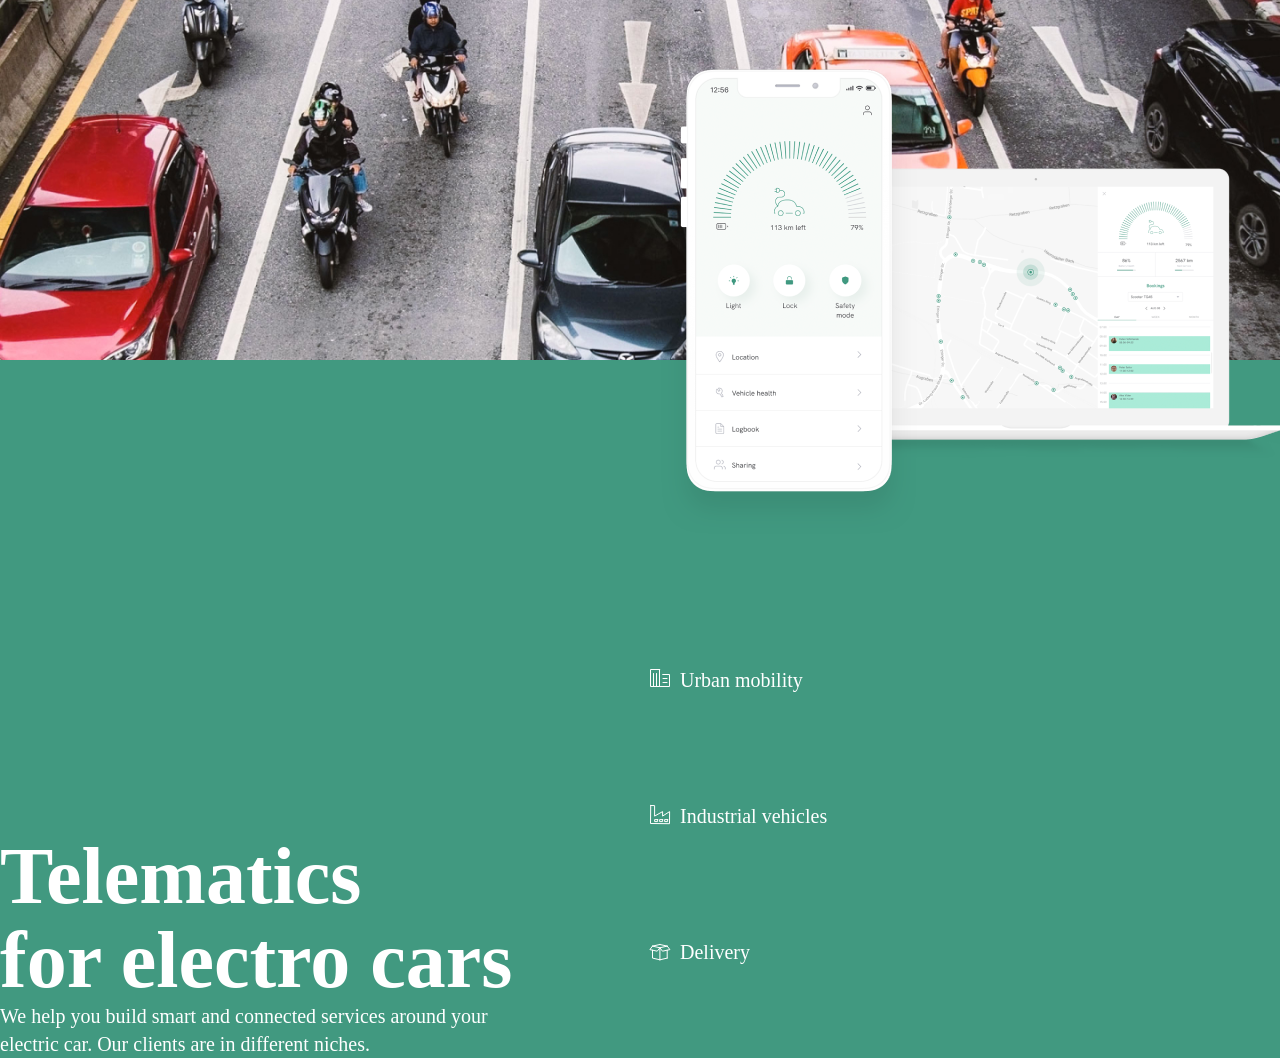
==== index.html @ 865a5b4f "1" ====
<!DOCTYPE html>
<html>
<head>
	<title>TT</title>
	<link rel="stylesheet" type="text/css" href="css/styles.css">
</head>
<body>
	<main>
		
		<div class="devices_txt_container">
			<img srcset="media/website-img@1x.png,
						 media/website-img@2x.png 2x">

			
				<article>
					<img src="media/icon/urban.svg">

					<p class="txt_20">
						Urban mobility
					</p>	

				</article>

				
				<article>
					<img src="media/icon/industrial.svg">

					<p class="txt_20">
						Industrial vehicles
					</p>	

				</article>

				<article>
					<img src="media/icon/delivery.svg">

					<p class="txt_20">
						Delivery
					</p>	

				</article>
			</ul>
		
		 </div>
		
		<div class="bg_img_container">
			<img srcset="media/img-hero@1x.jpg,
						 media/img-hero@2x.jpg 2x">
		</div>				 

		<div class="first_scroll_txt_container">
			<h1>Telematics<br>for electro cars</h1>

			<p class="txt_20">
				We help you build smart and connected services around your electric car. Our clients are in different niches.
			</p>
			

		</div>

		
			

		<div class="first_scroll_bg">
		</div>
	

		<!--<div class="second_scroll_txt_container">
			<h2 >Urban mobility</h2>

			<p class="txt_14">
				With our apps, users can share your vehicles. They can find nearest vehicle, book a ride in advance, monitor vehicle health. They can also lock and unlock vehicle remotely. This means that there is no need for keys anymore.
			</p>

			<a href="mailto:mail@mail.com"> <button>Book a demo</button> </a>
		</div>

		<div class="iphone_homescreen_container">
			<img class="iphone_homescreen" srcset="media/iphone_homescreen.png,
												   media/iphone_homescreen@2x.png 2x">
		</div>

		<div class="second_scroll_photo_container">
			<img class="second_scroll_photo" srcset="media/second_scroll_bg.jpg,
													 media/second_scroll_bg@2x.jpg 2x">	-->



	</main>
</body>
</html>
---- css/styles.css ----
/*! Generated by Font Squirrel (https://www.fontsquirrel.com) on May 30, 2019 */



@font-face {
    font-family: 'hk_groteskbold';
    src: url('hkgrotesk-bold.eot');
    src: url('hkgrotesk-bold.eot?#iefix') format('embedded-opentype'),
         url('hkgrotesk-bold.woff2') format('woff2'),
         url('hkgrotesk-bold.woff') format('woff');
    font-weight: normal;
    font-style: normal;

}




@font-face {
    font-family: 'hk_groteskbold_italic';
    src: url('hkgrotesk-bolditalic.eot');
    src: url('hkgrotesk-bolditalic.eot?#iefix') format('embedded-opentype'),
         url('hkgrotesk-bolditalic.woff2') format('woff2'),
         url('hkgrotesk-bolditalic.woff') format('woff');
    font-weight: normal;
    font-style: normal;

}




@font-face {
    font-family: 'hk_groteskitalic';
    src: url('hkgrotesk-italic.eot');
    src: url('hkgrotesk-italic.eot?#iefix') format('embedded-opentype'),
         url('hkgrotesk-italic.woff2') format('woff2'),
         url('hkgrotesk-italic.woff') format('woff');
    font-weight: normal;
    font-style: normal;

}




@font-face {
    font-family: 'hk_grotesklight';
    src: url('hkgrotesk-light.eot');
    src: url('hkgrotesk-light.eot?#iefix') format('embedded-opentype'),
         url('hkgrotesk-light.woff2') format('woff2'),
         url('hkgrotesk-light.woff') format('woff');
    font-weight: normal;
    font-style: normal;

}




@font-face {
    font-family: 'hk_grotesklight_italic';
    src: url('hkgrotesk-lightitalic.eot');
    src: url('hkgrotesk-lightitalic.eot?#iefix') format('embedded-opentype'),
         url('hkgrotesk-lightitalic.woff2') format('woff2'),
         url('hkgrotesk-lightitalic.woff') format('woff');
    font-weight: normal;
    font-style: normal;

}




@font-face {
    font-family: 'hk_groteskmedium';
    src: url('hkgrotesk-medium.eot');
    src: url('hkgrotesk-medium.eot?#iefix') format('embedded-opentype'),
         url('hkgrotesk-medium.woff2') format('woff2'),
         url('hkgrotesk-medium.woff') format('woff');
    font-weight: normal;
    font-style: normal;

}




@font-face {
    font-family: 'hk_groteskmedium_italic';
    src: url('hkgrotesk-mediumitalic.eot');
    src: url('hkgrotesk-mediumitalic.eot?#iefix') format('embedded-opentype'),
         url('hkgrotesk-mediumitalic.woff2') format('woff2'),
         url('hkgrotesk-mediumitalic.woff') format('woff');
    font-weight: normal;
    font-style: normal;

}




@font-face {
    font-family: 'hk_groteskregular';
    src: url('hkgrotesk-regular.eot');
    src: url('hkgrotesk-regular.eot?#iefix') format('embedded-opentype'),
         url('hkgrotesk-regular.woff2') format('woff2'),
         url('hkgrotesk-regular.woff') format('woff');
    font-weight: normal;
    font-style: normal;

}




@font-face {
    font-family: 'hk_grotesksemibold';
    src: url('hkgrotesk-semibold.eot');
    src: url('hkgrotesk-semibold.eot?#iefix') format('embedded-opentype'),
         url('hkgrotesk-semibold.woff2') format('woff2'),
         url('hkgrotesk-semibold.woff') format('woff');
    font-weight: normal;
    font-style: normal;

}




@font-face {
    font-family: 'hk_grotesksemibold_italic';
    src: url('hkgrotesk-semibolditalic.eot');
    src: url('hkgrotesk-semibolditalic.eot?#iefix') format('embedded-opentype'),
         url('hkgrotesk-semibolditalic.woff2') format('woff2'),
         url('hkgrotesk-semibolditalic.woff') format('woff');
    font-weight: normal;
    font-style: normal;

}

*{
    margin:0;
    box-sizing: border-box; 
    
}

ul{
    list-style: none;
}


body{
    

}



h1{
	font-family: 'hkgrotesk-semibold', 'work sans semibold';
	font-size: 80px;
    line-height: 84px;
	
}

h2{
    font-family: 'hkgrotesk-semibold', 'work sans semibold';
    font-size: 42px;
    line-height: 46px;
    
}


.txt_20{
    font-family: 'hkgrotesk', 'work sans';
    font-size: 20px;
    line-height: 28px;
    
 }

.txt_14{
    font-family: 'hkgrotesk-light', 'work sans light';
    font-size: 14px;
    line-height: 22px;
    
 }





main{
    display: grid;
    grid-template-columns: repeat(12,1fr);
    grid-template-rows: 1fr repeat(3,max-content);
    grid-gap: 1rem;
}

.bg_img_container{
    grid-area: 1 / 1 / 3 / 13;
}

.bg_img_container img{
    object-fit:cover;
    width:100%;
    height:40vh;
}

.first_scroll_txt_container{
    grid-area: 3 / 1 / 5 / 6;
    display: flex;
    align-items: flex-start;
    flex-wrap:wrap;
}

.first_scroll_txt_container h1{
    color: #fff;
    top-padding: 1.5rem;
}

.first_scroll_txt_container .txt_20{
    color: #fff;
    top-padding:1rem;
}

.devices_txt_container{
    grid-area: 2 / 7 / 5 / 13;
    display: flex;
    flex-direction: column;
    justify-content: space-evenly;
    align-items: flex-start;
    z-index: 2;
}   

.devices_txt_container img{
    padding-top: 0rem;
    padding-bottom: 5rem;
}

.devices_txt_container ul{
    display:flex;
    flex-direction:column;
    justify-content:flex-start;
    align-items:flex-start;
}

.devices_txt_container article{
    color: #fff;
    flex-basis: 3rem;
    display: flex;
    margin-top: 1rem;
    margin-bottom: 1rem;
} 

.devices_txt_container article .txt_20{
    color: #fff;
    margin-left: 0.5rem;
}

.first_scroll_bg{
    background: #419980;
    grid-area: 1 / 1 / 5 / 13;
    z-index: -1;
}



/*

.second_scroll_txt_container h2{
    color: #419980;
}

.second_scroll_txt_container .txt_14{
    margin-top: 1rem;
    color: #3A3B3F;
}



.second_scroll{
    background: #fff;
    display: grid;
    grid-template-columns: 1fr 1fr 1fr 1fr;
    grid-template-rows: 1fr 1fr 1fr 1fr 1fr;
    grid-gap: 1rem;  
}

.second_scroll_txt_container{
    grid-area: 3 / 1 / 4 / 2;
    margin-left: 2rem;

}

.iphone_homescreen_container{
    grid-area: 2 / 3 / 6 / 4;
    z-index: 2;
    display: flex;
    flex-direction: column;
    justify-content: center;
    
}

.iphone_homescreen_container img{
    object-fit: cover;
    max-width: 20rem;

}


.second_scroll_photo_container{
    grid-area: 3 / 2 / 5 / 5;
}

.second_scroll_photo_container img{
    object-fit: cover;
    width:100%;
    max-height: 27rem;

}

button {
    font-family: 'hkgrotesk', 'work sans';
    font-size: 14px;
    height: 50px;
    border-radius: 25px;
    border: none;
    padding: 15px 62px;
    display: inline-block;
}



.second_scroll button{
    background-color: #419980;
    color: white;
    margin-top: 1rem;
}

.second_scroll button:hover {
    background-color: #fff;
    border: 1px solid #419980;
    color: #419980;
}
*/
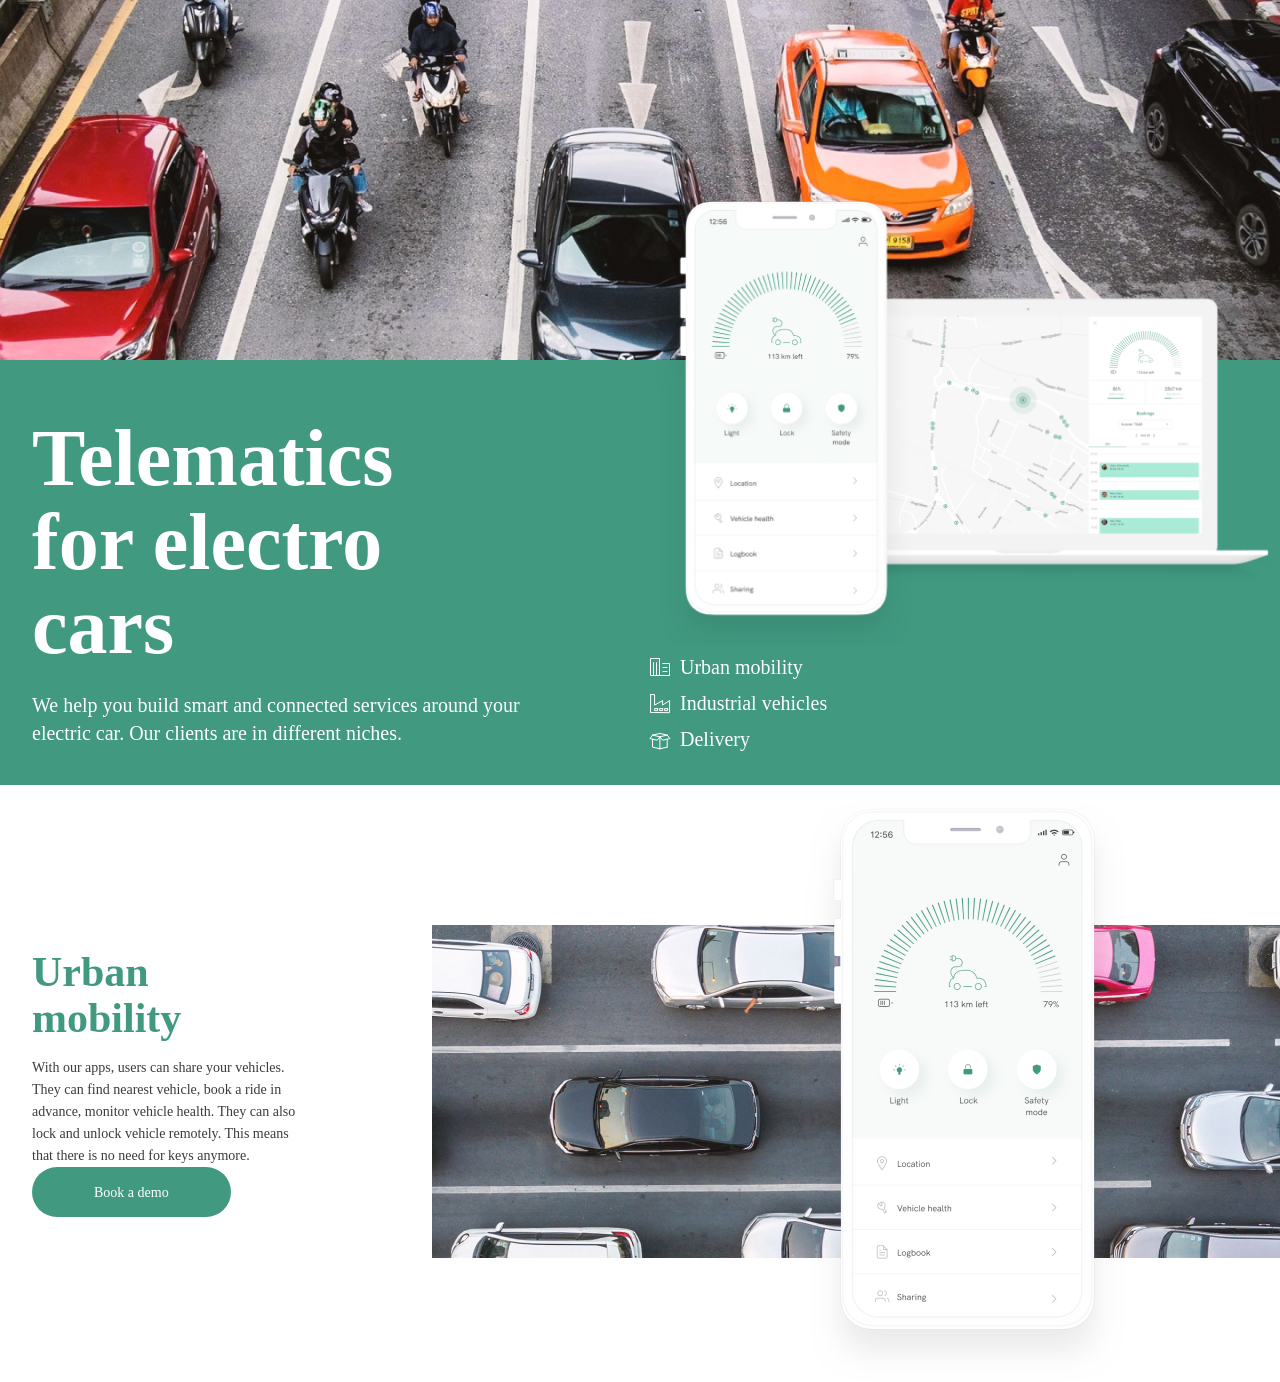
==== commit 45866cdb: "1" ====
--- a/index.html
+++ b/index.html
@@ -7,7 +7,7 @@
 <body>
 	<main>
 		
-		<div class="devices_txt_container">
+		<div class="first_scroll_devices_txt">
 			<img srcset="media/website-img@1x.png,
 						 media/website-img@2x.png 2x">
 
@@ -39,16 +39,16 @@
 					</p>	
 
 				</article>
-			</ul>
+			
 		
 		 </div>
 		
-		<div class="bg_img_container">
+		<div class="first_scroll_bg_img">
 			<img srcset="media/img-hero@1x.jpg,
 						 media/img-hero@2x.jpg 2x">
 		</div>				 
 
-		<div class="first_scroll_txt_container">
+		<div class="first_scroll_txt">
 			<h1>Telematics<br>for electro cars</h1>
 
 			<p class="txt_20">
@@ -65,8 +65,8 @@
 		</div>
 	
 
-		<!--<div class="second_scroll_txt_container">
-			<h2 >Urban mobility</h2>
+		<div class="second_scroll_txt">
+			<h2>Urban mobility</h2>
 
 			<p class="txt_14">
 				With our apps, users can share your vehicles. They can find nearest vehicle, book a ride in advance, monitor vehicle health. They can also lock and unlock vehicle remotely. This means that there is no need for keys anymore.
@@ -75,14 +75,14 @@
 			<a href="mailto:mail@mail.com"> <button>Book a demo</button> </a>
 		</div>
 
-		<div class="iphone_homescreen_container">
-			<img class="iphone_homescreen" srcset="media/iphone_homescreen.png,
+		<div class="second_scroll_iphone">
+			<img srcset="media/iphone_homescreen.png,
 												   media/iphone_homescreen@2x.png 2x">
 		</div>
 
-		<div class="second_scroll_photo_container">
+		
 			<img class="second_scroll_photo" srcset="media/second_scroll_bg.jpg,
-													 media/second_scroll_bg@2x.jpg 2x">	-->
+													 media/second_scroll_bg@2x.jpg 2x">	
 
 
 
--- a/css/styles.css
+++ b/css/styles.css
@@ -185,140 +185,6 @@
     line-height: 22px;
     
  }
-
-
-
-
-
-main{
-    display: grid;
-    grid-template-columns: repeat(12,1fr);
-    grid-template-rows: 1fr repeat(3,max-content);
-    grid-gap: 1rem;
-}
-
-.bg_img_container{
-    grid-area: 1 / 1 / 3 / 13;
-}
-
-.bg_img_container img{
-    object-fit:cover;
-    width:100%;
-    height:40vh;
-}
-
-.first_scroll_txt_container{
-    grid-area: 3 / 1 / 5 / 6;
-    display: flex;
-    align-items: flex-start;
-    flex-wrap:wrap;
-}
-
-.first_scroll_txt_container h1{
-    color: #fff;
-    top-padding: 1.5rem;
-}
-
-.first_scroll_txt_container .txt_20{
-    color: #fff;
-    top-padding:1rem;
-}
-
-.devices_txt_container{
-    grid-area: 2 / 7 / 5 / 13;
-    display: flex;
-    flex-direction: column;
-    justify-content: space-evenly;
-    align-items: flex-start;
-    z-index: 2;
-}   
-
-.devices_txt_container img{
-    padding-top: 0rem;
-    padding-bottom: 5rem;
-}
-
-.devices_txt_container ul{
-    display:flex;
-    flex-direction:column;
-    justify-content:flex-start;
-    align-items:flex-start;
-}
-
-.devices_txt_container article{
-    color: #fff;
-    flex-basis: 3rem;
-    display: flex;
-    margin-top: 1rem;
-    margin-bottom: 1rem;
-} 
-
-.devices_txt_container article .txt_20{
-    color: #fff;
-    margin-left: 0.5rem;
-}
-
-.first_scroll_bg{
-    background: #419980;
-    grid-area: 1 / 1 / 5 / 13;
-    z-index: -1;
-}
-
-
-
-/*
-
-.second_scroll_txt_container h2{
-    color: #419980;
-}
-
-.second_scroll_txt_container .txt_14{
-    margin-top: 1rem;
-    color: #3A3B3F;
-}
-
-
-
-.second_scroll{
-    background: #fff;
-    display: grid;
-    grid-template-columns: 1fr 1fr 1fr 1fr;
-    grid-template-rows: 1fr 1fr 1fr 1fr 1fr;
-    grid-gap: 1rem;  
-}
-
-.second_scroll_txt_container{
-    grid-area: 3 / 1 / 4 / 2;
-    margin-left: 2rem;
-
-}
-
-.iphone_homescreen_container{
-    grid-area: 2 / 3 / 6 / 4;
-    z-index: 2;
-    display: flex;
-    flex-direction: column;
-    justify-content: center;
-    
-}
-
-.iphone_homescreen_container img{
-    object-fit: cover;
-    max-width: 20rem;
-
-}
-
-
-.second_scroll_photo_container{
-    grid-area: 3 / 2 / 5 / 5;
-}
-
-.second_scroll_photo_container img{
-    object-fit: cover;
-    width:100%;
-    max-height: 27rem;
-
-}
 
 button {
     font-family: 'hkgrotesk', 'work sans';
@@ -332,15 +198,128 @@
 
 
 
-.second_scroll button{
+
+main{
+    display: grid;
+    grid-template-columns: repeat(12,1fr);
+    grid-template-rows: 20vh 20vh auto auto;
+    grid-gap: 1rem;
+}
+
+.first_scroll_bg_img{
+    grid-area: 1 / 1 / 3 / 13;
+}
+
+.first_scroll_bg_img img{
+    object-fit:cover;
+    width:100%;
+    height:40vh;
+}
+
+.first_scroll_txt{
+    grid-area: 3 / 1 / 5 / 6;
+    display: flex;
+    align-items: flex-start;
+    flex-wrap:wrap;
+    padding-left: 2rem;
+}
+
+.first_scroll_txt h1{
+    color: #fff;
+    padding-top: 1.5rem;
+}
+
+.first_scroll_txt .txt_20{
+    color: #fff;
+    padding-top:1rem;
+    padding-bottom: 2rem;
+}
+
+.first_scroll_devices_txt{
+    grid-area: 2 / 7 / 5 / 13;
+    display: flex;
+    flex-direction: column;
+    z-index: 2;
+    padding-bottom: 2rem;
+}   
+
+
+
+.first_scroll_devices_txt article{
+   
+    display: flex;
+    align-items: center;
+    
+} 
+
+.first_scroll_devices_txt article .txt_20{
+    color: #fff;
+    padding-left: 0.5rem;
+    padding-top: 0.5rem;
+    ;
+}
+
+.first_scroll_devices_txt article img{
+    display:block;
+    padding-top: 0.5rem;
+}
+
+.first_scroll_bg{
+    background: #419980;
+    grid-area: 1 / 1 / 5 / 13;
+    z-index: -1;
+}
+
+.second_scroll_txt{
+    display:flex;
+    flex-direction: column;
+    grid-area: 6 / 1 / 7 / 4;
+    padding-left: 2rem;
+}
+
+.second_scroll_txt h2{
+    color: #419980;
+    padding-top: 1.5rem;
+
+}
+
+.second_scroll_txt .txt_14{
+    color: #3A3B3F;
+    padding-top: 1rem;
+
+}
+
+.second_scroll_txt button{
     background-color: #419980;
     color: white;
-    margin-top: 1rem;
-}
+    padding-top: 1rem;
+
+}
+
+
 
 .second_scroll button:hover {
     background-color: #fff;
     border: 1px solid #419980;
     color: #419980;
 }
-*/+
+.second_scroll_iphone{
+    grid-area: 5 / 7 / 8 / 13;
+    display:flex;
+    justify-content:center;
+    align-items:center;
+    z-index:2;
+}
+
+.second_scroll_photo{
+    grid-area: 6 / 5 / 7 / 13;
+}
+
+.second_scroll_photo img{
+    width:100%;
+    object-fit:cover;
+    height: 30vh;
+}
+
+
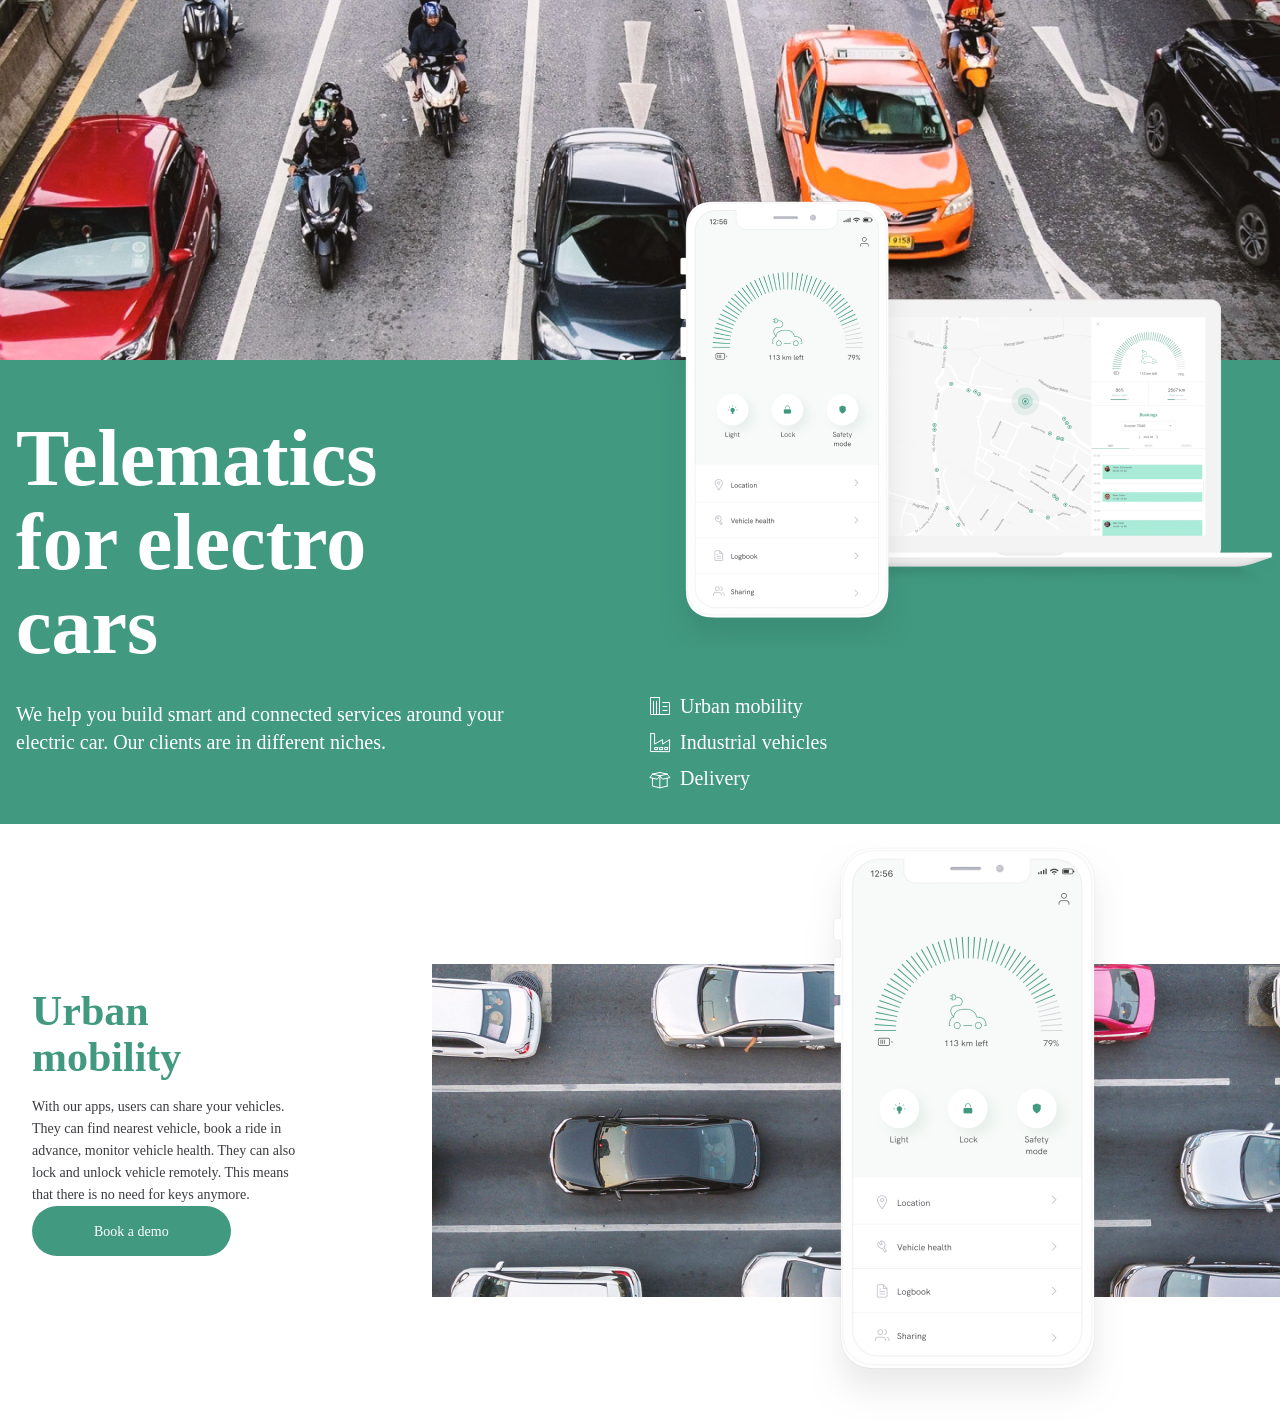
==== commit 2159c79d: "1" ====
--- a/index.html
+++ b/index.html
@@ -7,38 +7,36 @@
 <body>
 	<main>
 		
-		<div class="first_scroll_devices_txt">
+		<div class="first_scroll_devices">
 			<img srcset="media/website-img@1x.png,
 						 media/website-img@2x.png 2x">
+		</div>
+
+		<div class="first_scroll_icon_txt">
+			<article>
+				<img src="media/icon/urban.svg">
+
+				<p class="txt_20">
+					Urban mobility
+				</p>	
+			</article>
 
 			
-				<article>
-					<img src="media/icon/urban.svg">
+			<article>
+				<img src="media/icon/industrial.svg">
 
-					<p class="txt_20">
-						Urban mobility
-					</p>	
+				<p class="txt_20">
+					Industrial vehicles
+				</p>	
+			</article>
 
-				</article>
+			<article>
+				<img src="media/icon/delivery.svg">
 
-				
-				<article>
-					<img src="media/icon/industrial.svg">
-
-					<p class="txt_20">
-						Industrial vehicles
-					</p>	
-
-				</article>
-
-				<article>
-					<img src="media/icon/delivery.svg">
-
-					<p class="txt_20">
-						Delivery
-					</p>	
-
-				</article>
+				<p class="txt_20">
+					Delivery
+				</p>
+			</article>
 			
 		
 		 </div>
@@ -48,13 +46,16 @@
 						 media/img-hero@2x.jpg 2x">
 		</div>				 
 
+		<div class="first_scroll_title">
+			<h1>Telematics<br>for electro cars</h1>
+		</div>
+
 		<div class="first_scroll_txt">
-			<h1>Telematics<br>for electro cars</h1>
 
 			<p class="txt_20">
 				We help you build smart and connected services around your electric car. Our clients are in different niches.
 			</p>
-			
+		</div>
 
 		</div>
 
--- a/css/styles.css
+++ b/css/styles.css
@@ -216,52 +216,60 @@
     height:40vh;
 }
 
-.first_scroll_txt{
-    grid-area: 3 / 1 / 5 / 6;
-    display: flex;
-    align-items: flex-start;
-    flex-wrap:wrap;
-    padding-left: 2rem;
-}
-
-.first_scroll_txt h1{
+.first_scroll_title{
+    grid-area: 3 / 1 / 4 / 6;
+    
+}
+
+.first_scroll_title h1{
     color: #fff;
     padding-top: 1.5rem;
+    padding-left: 1rem;
+}
+
+.first_scroll_txt{
+    grid-area: 4 / 1 / 5 / 6;
 }
 
 .first_scroll_txt .txt_20{
     color: #fff;
-    padding-top:1rem;
+    padding-top: 1rem;
     padding-bottom: 2rem;
-}
-
-.first_scroll_devices_txt{
-    grid-area: 2 / 7 / 5 / 13;
-    display: flex;
-    flex-direction: column;
+    padding-left: 1rem;
+}
+
+.first_scroll_devices{
+    grid-area: 2 / 7 / 4 / 13;
     z-index: 2;
+}   
+
+.first_scroll_devices img{
+    object-fit:contain;
+}
+
+.first_scroll_icon_txt{
+    grid-area: 4 / 7 / 5 / 13;
     padding-bottom: 2rem;
-}   
-
-
-
-.first_scroll_devices_txt article{
+}
+
+.first_scroll_icon_txt article{
    
     display: flex;
     align-items: center;
     
 } 
 
-.first_scroll_devices_txt article .txt_20{
+.first_scroll_icon_txt article .txt_20{
     color: #fff;
     padding-left: 0.5rem;
     padding-top: 0.5rem;
-    ;
-}
-
-.first_scroll_devices_txt article img{
+    
+}
+
+.first_scroll_icon_txt article img{
     display:block;
     padding-top: 0.5rem;
+    object-fit: contain;
 }
 
 .first_scroll_bg{
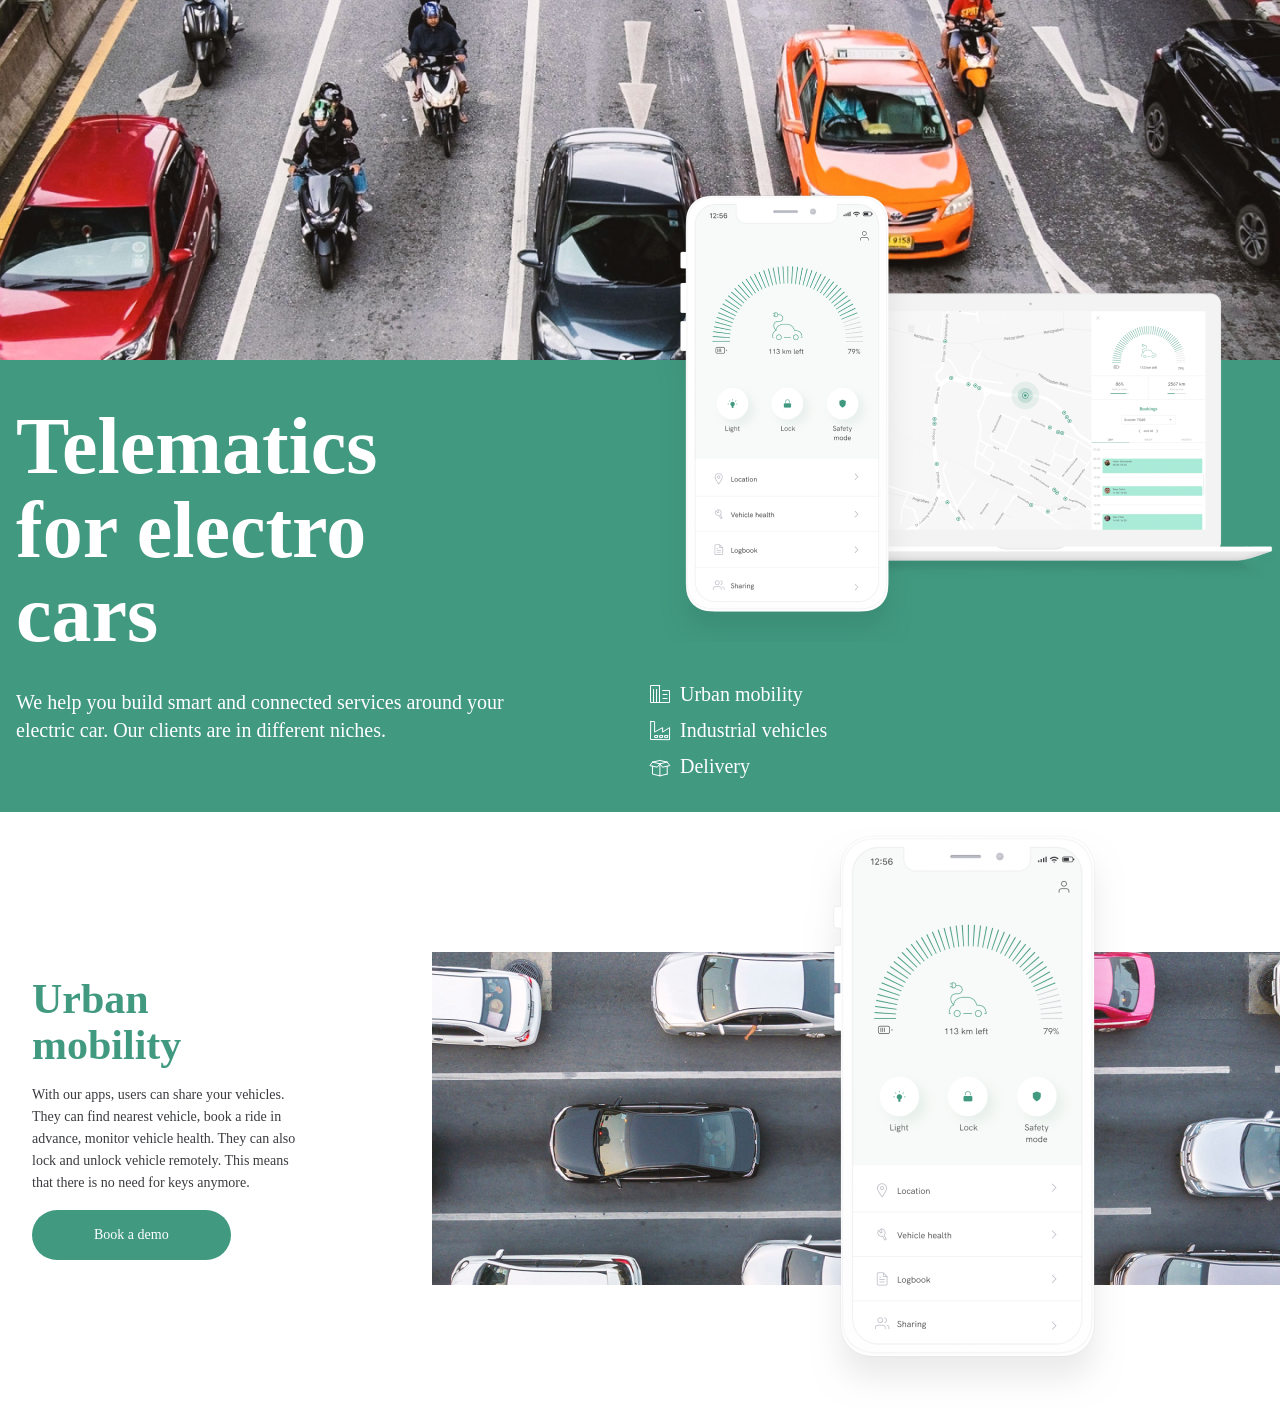
==== commit b3ea6f26: "1" ====
--- a/index.html
+++ b/index.html
@@ -16,7 +16,7 @@
 			<article>
 				<img src="media/icon/urban.svg">
 
-				<p class="txt_20">
+				<p class="txt_larger">
 					Urban mobility
 				</p>	
 			</article>
@@ -25,7 +25,7 @@
 			<article>
 				<img src="media/icon/industrial.svg">
 
-				<p class="txt_20">
+				<p class="txt_larger">
 					Industrial vehicles
 				</p>	
 			</article>
@@ -33,7 +33,7 @@
 			<article>
 				<img src="media/icon/delivery.svg">
 
-				<p class="txt_20">
+				<p class="txt_larger">
 					Delivery
 				</p>
 			</article>
@@ -52,7 +52,7 @@
 
 		<div class="first_scroll_txt">
 
-			<p class="txt_20">
+			<p class="txt_larger">
 				We help you build smart and connected services around your electric car. Our clients are in different niches.
 			</p>
 		</div>
@@ -69,7 +69,7 @@
 		<div class="second_scroll_txt">
 			<h2>Urban mobility</h2>
 
-			<p class="txt_14">
+			<p class="txt">
 				With our apps, users can share your vehicles. They can find nearest vehicle, book a ride in advance, monitor vehicle health. They can also lock and unlock vehicle remotely. This means that there is no need for keys anymore.
 			</p>
 
--- a/css/styles.css
+++ b/css/styles.css
@@ -145,189 +145,347 @@
     
 }
 
-ul{
-    list-style: none;
-}
-
-
-body{
-    
-
-}
-
-
-
-h1{
-	font-family: 'hkgrotesk-semibold', 'work sans semibold';
-	font-size: 80px;
-    line-height: 84px;
-	
-}
-
-h2{
-    font-family: 'hkgrotesk-semibold', 'work sans semibold';
-    font-size: 42px;
-    line-height: 46px;
-    
-}
-
-
-.txt_20{
-    font-family: 'hkgrotesk', 'work sans';
-    font-size: 20px;
-    line-height: 28px;
-    
- }
-
-.txt_14{
-    font-family: 'hkgrotesk-light', 'work sans light';
-    font-size: 14px;
-    line-height: 22px;
-    
- }
-
-button {
-    font-family: 'hkgrotesk', 'work sans';
-    font-size: 14px;
-    height: 50px;
-    border-radius: 25px;
-    border: none;
-    padding: 15px 62px;
-    display: inline-block;
-}
-
-
-
-
-main{
-    display: grid;
-    grid-template-columns: repeat(12,1fr);
-    grid-template-rows: 20vh 20vh auto auto;
-    grid-gap: 1rem;
-}
-
-.first_scroll_bg_img{
-    grid-area: 1 / 1 / 3 / 13;
-}
-
-.first_scroll_bg_img img{
-    object-fit:cover;
-    width:100%;
-    height:40vh;
-}
-
-.first_scroll_title{
-    grid-area: 3 / 1 / 4 / 6;
-    
-}
-
-.first_scroll_title h1{
-    color: #fff;
-    padding-top: 1.5rem;
-    padding-left: 1rem;
-}
-
-.first_scroll_txt{
-    grid-area: 4 / 1 / 5 / 6;
-}
-
-.first_scroll_txt .txt_20{
-    color: #fff;
-    padding-top: 1rem;
-    padding-bottom: 2rem;
-    padding-left: 1rem;
-}
-
-.first_scroll_devices{
-    grid-area: 2 / 7 / 4 / 13;
-    z-index: 2;
-}   
-
-.first_scroll_devices img{
-    object-fit:contain;
-}
-
-.first_scroll_icon_txt{
-    grid-area: 4 / 7 / 5 / 13;
-    padding-bottom: 2rem;
-}
-
-.first_scroll_icon_txt article{
-   
-    display: flex;
-    align-items: center;
-    
-} 
-
-.first_scroll_icon_txt article .txt_20{
-    color: #fff;
-    padding-left: 0.5rem;
-    padding-top: 0.5rem;
-    
-}
-
-.first_scroll_icon_txt article img{
-    display:block;
-    padding-top: 0.5rem;
-    object-fit: contain;
-}
-
-.first_scroll_bg{
-    background: #419980;
-    grid-area: 1 / 1 / 5 / 13;
-    z-index: -1;
-}
-
-.second_scroll_txt{
-    display:flex;
-    flex-direction: column;
-    grid-area: 6 / 1 / 7 / 4;
-    padding-left: 2rem;
-}
-
-.second_scroll_txt h2{
-    color: #419980;
-    padding-top: 1.5rem;
-
-}
-
-.second_scroll_txt .txt_14{
-    color: #3A3B3F;
-    padding-top: 1rem;
-
-}
-
-.second_scroll_txt button{
-    background-color: #419980;
-    color: white;
-    padding-top: 1rem;
-
-}
-
-
-
-.second_scroll button:hover {
-    background-color: #fff;
-    border: 1px solid #419980;
-    color: #419980;
-}
-
-.second_scroll_iphone{
-    grid-area: 5 / 7 / 8 / 13;
-    display:flex;
-    justify-content:center;
-    align-items:center;
-    z-index:2;
-}
-
-.second_scroll_photo{
-    grid-area: 6 / 5 / 7 / 13;
-}
-
-.second_scroll_photo img{
-    width:100%;
-    object-fit:cover;
-    height: 30vh;
-}
-
-
+
+
+@media (min-width: 960px)
+{
+    h1{
+    	font-family: 'hkgrotesk-semibold', 'work sans semibold';
+    	font-size: 80px;
+        line-height: 84px;
+    	
+    }
+
+    h2{
+        font-family: 'hkgrotesk-semibold', 'work sans semibold';
+        font-size: 42px;
+        line-height: 46px;
+        
+    }
+
+
+    .txt_larger{
+        font-family: 'hkgrotesk', 'work sans';
+        font-size: 20px;
+        line-height: 28px;
+        
+     }
+
+    .txt{
+        font-family: 'hkgrotesk-light', 'work sans light';
+        font-size: 14px;
+        line-height: 22px;
+        
+     }
+
+    button {
+        font-family: 'hkgrotesk', 'work sans';
+        font-size: 14px;
+        height: 50px;
+        border-radius: 25px;
+        border: none;
+        padding: 15px 62px;
+        display: inline-block;
+    }
+
+    main{
+        display: grid;
+        grid-template-columns: repeat(12,1fr);
+        grid-template-rows: 20vh 20vh repeat (5, 1fr);
+        grid-gap: 1rem;
+    }
+
+    .first_scroll_bg_img{
+        grid-area: 1 / 1 / 3 / 13;
+    }
+
+    .first_scroll_bg_img img{
+        object-fit:cover;
+        width:100%;
+        height:40vh;
+    }
+
+    .first_scroll_title{
+        grid-area: 3 / 1 / 4 / 6;
+        
+    }
+
+    .first_scroll_title h1{
+        color: #fff;
+        padding-top: 1.5rem;
+        padding-left: 1rem;
+    }
+
+    .first_scroll_txt{
+        grid-area: 4 / 1 / 5 / 6;
+    }
+
+    .first_scroll_txt .txt_larger{
+        color: #fff;
+        padding-top: 1rem;
+        padding-bottom: 2rem;
+        padding-left: 1rem;
+    }
+
+    .first_scroll_devices{
+        grid-area: 2 / 7 / 4 / 13;
+        z-index: 2;
+    }   
+
+    .first_scroll_devices img{
+        object-fit:contain;
+    }
+
+    .first_scroll_icon_txt{
+        grid-area: 4 / 7 / 5 / 13;
+        padding-bottom: 2rem;
+    }
+
+    .first_scroll_icon_txt article{
+       
+        display: flex;
+        align-items: center;
+        
+    } 
+
+    .first_scroll_icon_txt article .txt_larger{
+        color: #fff;
+        padding-left: 0.5rem;
+        padding-top: 0.5rem;
+        
+    }
+
+    .first_scroll_icon_txt article img{
+        display:block;
+        padding-top: 0.5rem;
+        object-fit: contain;
+    }
+
+    .first_scroll_bg{
+        background: #419980;
+        grid-area: 1 / 1 / 5 / 13;
+        z-index: -1;
+    }
+
+    .second_scroll_txt{
+        display:flex;
+        flex-direction: column;
+        grid-area: 6 / 1 / 7 / 4;
+        padding-left: 2rem;
+    }
+
+    .second_scroll_txt h2{
+        color: #419980;
+        padding-top: 1.5rem;
+
+    }
+
+    .second_scroll_txt .txt{
+        color: #3A3B3F;
+        padding-top: 1rem;
+
+    }
+
+    .second_scroll_txt button{
+        background-color: #419980;
+        color: white;
+        margin-top: 1rem;
+
+    }
+
+    .second_scroll button:hover {
+        background-color: #fff;
+        border: 1px solid #419980;
+        color: #419980;
+    }
+
+    .second_scroll_iphone{
+        grid-area: 5 / 7 / 8 / 13;
+        display:flex;
+        justify-content:center;
+        align-items:center;
+        z-index:2;
+    }
+
+    .second_scroll_photo{
+        grid-area: 6 / 5 / 7 / 13;
+    }
+
+    .second_scroll_photo img{
+        width:100%;
+        object-fit:cover;
+        height: 30vh;
+    }
+}
+
+@media (max-width: 960px)
+{
+    h1{
+        font-family: 'hkgrotesk-medium', 'work sans medium';
+        font-size: 60px;
+        line-height: 64px;
+        
+    }
+
+    h2{
+        font-family: 'hkgrotesk-semibold', 'work sans semibold';
+        font-size: 34px;
+        line-height: 38px;
+        
+    }
+
+
+    .txt_larger{
+        font-family: 'hkgrotesk', 'work sans';
+        font-size: 16px;
+        line-height: 24px;
+        
+     }
+
+    .txt{
+        font-family: 'hkgrotesk-light', 'work sans light';
+        font-size: 14px;
+        line-height: 22px;
+        
+     }
+
+    button {
+        font-family: 'hkgrotesk', 'work sans';
+        font-size: 18px;
+        height: 60px;
+        border-radius: 30px;
+        border: none;
+        padding: 15px 62px;
+        display: inline-block;
+    }
+
+    main{
+        display: grid;
+        grid-template-columns: auto;
+        grid-template-rows: repeat (10, auto);
+        grid-gap: 1rem;
+    }
+
+    .first_scroll_bg_img{
+        grid-area: 1 / 1 / 3 / 2;
+    }
+
+    .first_scroll_bg_img img{
+        object-fit:cover;
+        width:100%;
+        height:30vh;
+    }
+
+    .first_scroll_title{
+        grid-area: 3 / 1 / 4 / 6;
+        
+    }
+
+    .first_scroll_title h1{
+        color: #fff;
+        padding-top: 1.5rem;
+        padding-left: 1rem;
+    }
+
+    .first_scroll_txt{
+        grid-area: 4 / 1 / 5 / 6;
+    }
+
+    .first_scroll_txt .txt_larger{
+        color: #fff;
+        padding-top: 1rem;
+        padding-bottom: 2rem;
+        padding-left: 1rem;
+    }
+
+    .first_scroll_devices{
+        grid-area: 2 / 7 / 4 / 13;
+        z-index: 2;
+    }   
+
+    .first_scroll_devices img{
+        object-fit:contain;
+    }
+
+    .first_scroll_icon_txt{
+        grid-area: 4 / 7 / 5 / 13;
+        padding-bottom: 2rem;
+    }
+
+    .first_scroll_icon_txt article{
+       
+        display: flex;
+        align-items: center;
+        
+    } 
+
+    .first_scroll_icon_txt article .txt_larger{
+        color: #fff;
+        padding-left: 0.5rem;
+        padding-top: 0.5rem;
+        
+    }
+
+    .first_scroll_icon_txt article img{
+        display:block;
+        padding-top: 0.5rem;
+        object-fit: contain;
+    }
+
+    .first_scroll_bg{
+        background: #419980;
+        grid-area: 1 / 1 / 5 / 13;
+        z-index: -1;
+    }
+
+    .second_scroll_txt{
+        display:flex;
+        flex-direction: column;
+        grid-area: 6 / 1 / 7 / 4;
+        padding-left: 2rem;
+    }
+
+    .second_scroll_txt h2{
+        color: #419980;
+        padding-top: 1.5rem;
+
+    }
+
+    .second_scroll_txt .txt{
+        color: #3A3B3F;
+        padding-top: 1rem;
+
+    }
+
+    .second_scroll_txt button{
+        background-color: #419980;
+        color: white;
+        margin-top: 1rem;
+
+    }
+
+    .second_scroll button:hover {
+        background-color: #fff;
+        border: 1px solid #419980;
+        color: #419980;
+    }
+
+    .second_scroll_iphone{
+        grid-area: 5 / 7 / 8 / 13;
+        display:flex;
+        justify-content:center;
+        align-items:center;
+        z-index:2;
+    }
+
+    .second_scroll_photo{
+        grid-area: 6 / 5 / 7 / 13;
+    }
+
+    .second_scroll_photo img{
+        width:100%;
+        object-fit:cover;
+        height: 30vh;
+    }
+}
+
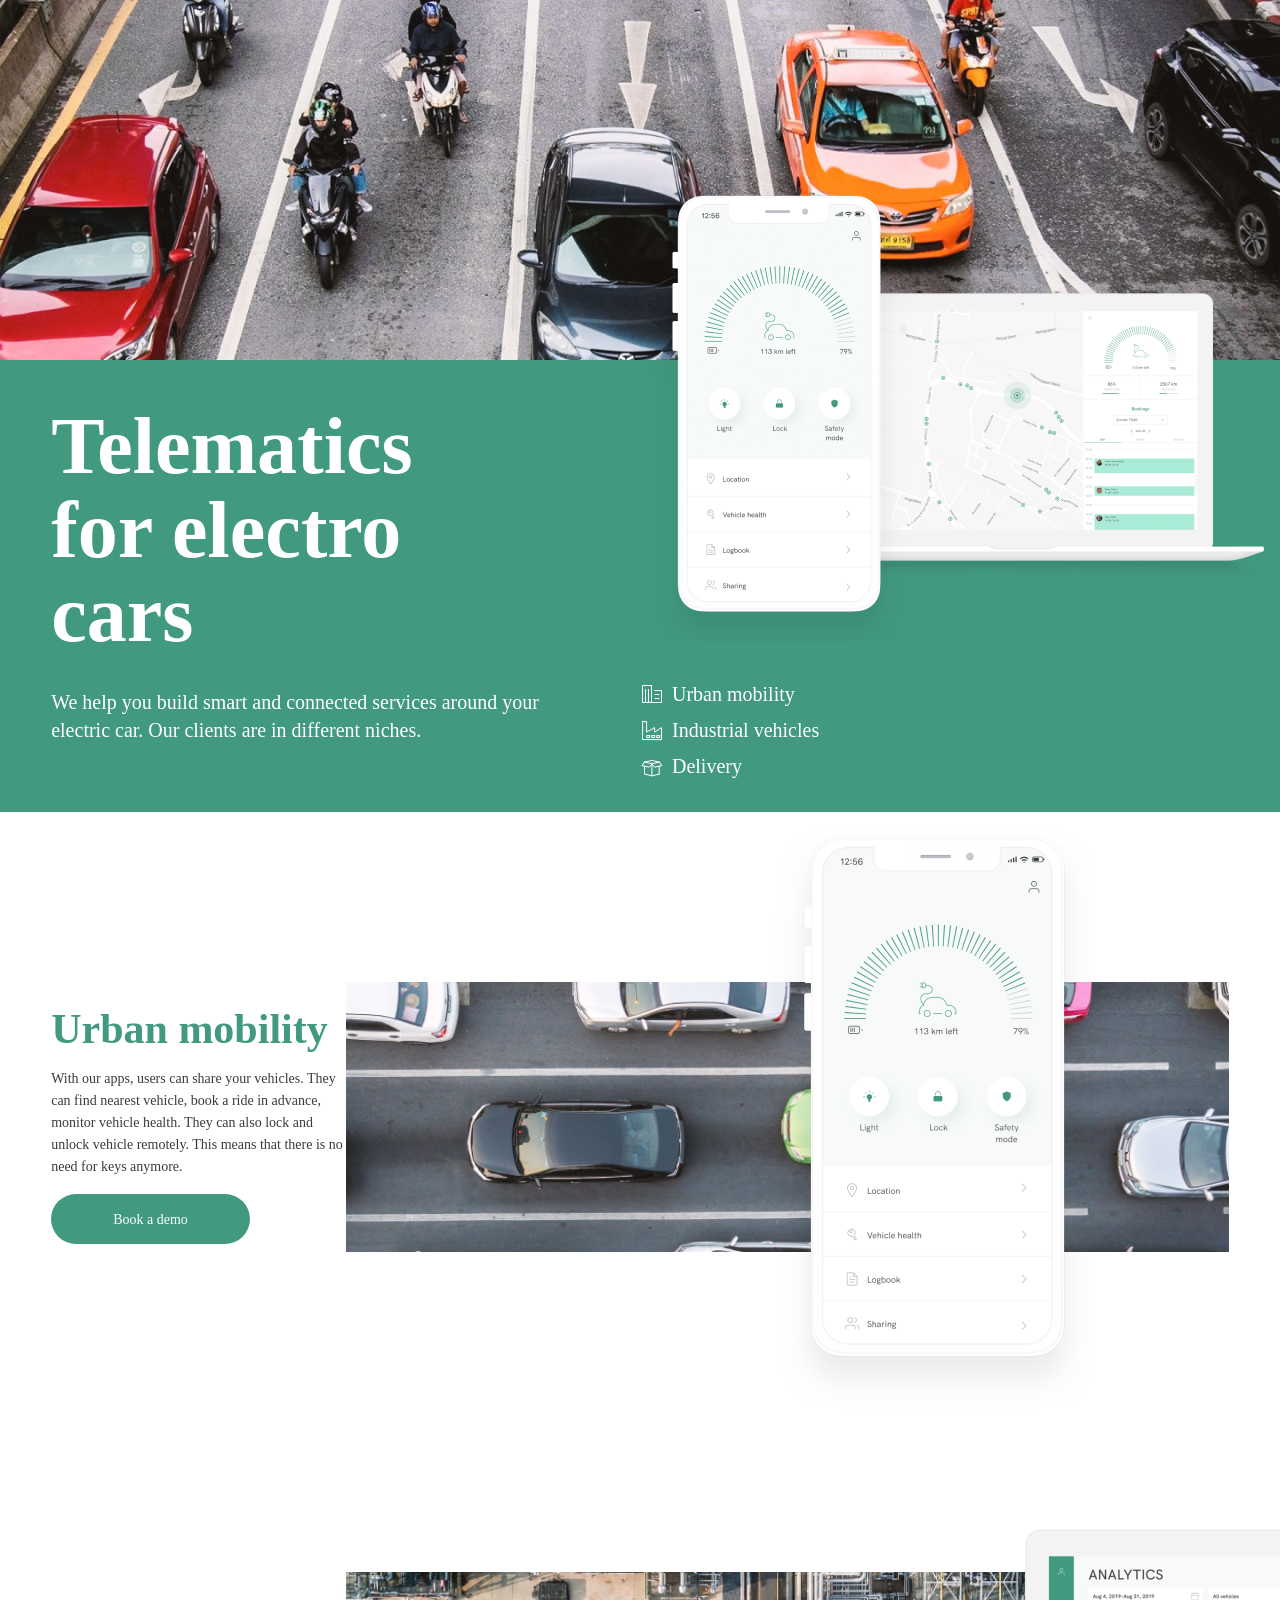
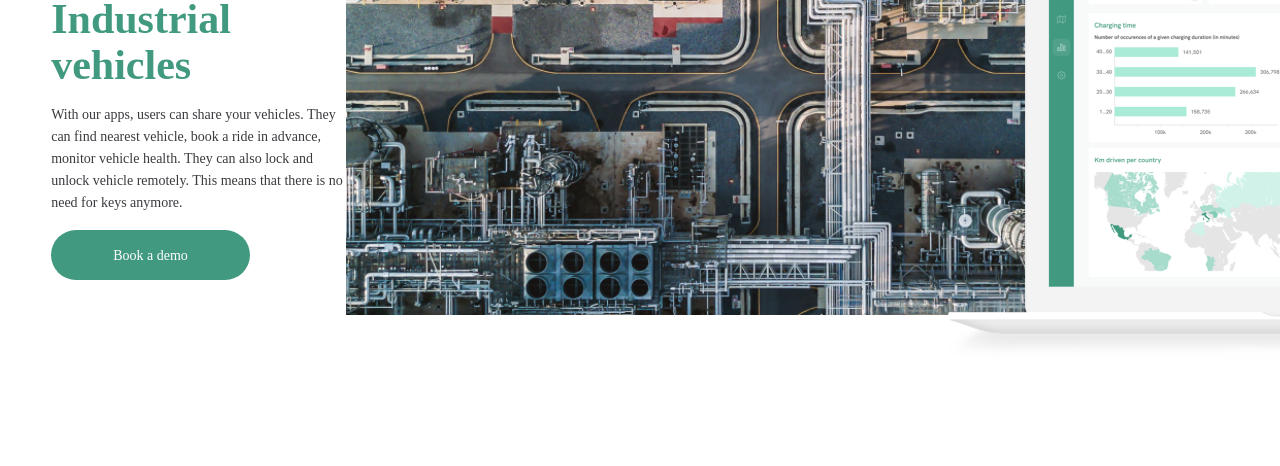
==== commit 4d65931a: "1" ====
--- a/index.html
+++ b/index.html
@@ -78,12 +78,33 @@
 
 		<div class="second_scroll_iphone">
 			<img srcset="media/iphone_homescreen.png,
-												   media/iphone_homescreen@2x.png 2x">
+						 media/iphone_homescreen@2x.png 2x">
 		</div>
 
-		
-			<img class="second_scroll_photo" srcset="media/second_scroll_bg.jpg,
-													 media/second_scroll_bg@2x.jpg 2x">	
+		<div class="second_scroll_photo">
+			<img srcset="media/second_scroll_bg.jpg,
+						 media/second_scroll_bg@2x.jpg 2x">
+		</div>
+
+		<div class="third_scroll_laptop">
+			<img srcset="media/third_scroll_laptop.png,
+						media/third_scroll_laptop@2x.png 2x">
+		</div>
+
+		<div class="third_scroll_txt">
+			<h2>Industrial vehicles</h2>
+
+			<p class="txt">
+				With our apps, users can share your vehicles. They can find nearest vehicle, book a ride in advance, monitor vehicle health. They can also lock and unlock vehicle remotely. This means that there is no need for keys anymore.
+			</p>
+
+			<a href="mailto:mail@mail.com"> <button>Book a demo</button> </a>
+		</div>
+
+		<div class="third_scroll_photo">
+			<img srcset="media/third_scroll_bg.jpg,
+						 media/third_scroll_bg@2x.jpg 2x">
+		</div>
 
 
 
--- a/css/styles.css
+++ b/css/styles.css
@@ -145,9 +145,125 @@
     
 }
 
-
-
-@media (min-width: 960px)
+ .first_scroll_icon_txt article{
+    display: flex;
+    align-items: center;
+        
+} 
+
+.first_scroll_bg_img img{
+        object-fit:cover;
+        width:100%;
+}
+
+ .txt{
+        font-family: 'hkgrotesk-light', 'work sans light';
+        font-size: 14px;
+        line-height: 22px;
+        
+ }
+
+ button{
+            font-family: 'hkgrotesk', 'work sans';
+            border: none;
+            padding: 15px 62px;
+            display: inline-block;
+            height: 50px;
+            border-radius: 25px;
+            font-size: 14px;
+            line-height: 22px;
+}
+
+
+.first_scroll_devices{
+        z-index: 2;
+}
+
+.first_scroll_devices img{
+        object-fit:contain;
+}
+
+main{
+    display: grid;
+    grid-row-gap: 1rem;
+}
+
+.first_scroll_title h1{
+        color: #fff;
+}
+
+.first_scroll_txt .txt_larger{
+        color: #fff;
+    }
+
+
+.first_scroll_icon_txt article .txt_larger{
+    color: #fff;
+}
+
+.second_scroll_txt h2, .third_scroll_txt h2{
+        color: #419980;
+}
+
+.second_scroll_txt, .third_scroll_txt .txt{
+    color: #3A3B3F;
+}
+
+.first_scroll_icon_txt article .txt_larger{
+    color: #fff;
+}
+
+.first_scroll_icon_txt article img{
+    display:block;
+    object-fit: contain;
+}
+
+.first_scroll_bg{
+    background: #419980;
+    z-index: -1;
+}
+
+.second_scroll_photo img, .third_scroll_photo img{
+    width:100%;
+    object-fit:cover;
+}
+
+.second_scroll_iphone{
+    display:flex;
+    justify-content:center;
+    align-items:center;
+    z-index:2;
+}
+
+.second_scroll_txt button, .third_scroll_txt button {
+    background-color: #419980;
+    color:#fff;
+}
+
+.second_scroll_txt button:hover, .third_scroll_txt button:hover {
+    background-color: #fff;
+    border: 1px solid #419980;
+    color: #419980;
+}
+
+.txt_larger{
+        font-family: 'hkgrotesk', 'work sans';
+        font-size: 20px;
+        line-height: 28px;
+     }
+
+.third_scroll_laptop img{
+        object-fit: contain;
+        z-index: 2;
+    } 
+
+.third_scroll_txt{
+        display: flex;
+        flex-direction: column;
+
+}    
+
+@media (min-width: 40em)
 {
     h1{
     	font-family: 'hkgrotesk-semibold', 'work sans semibold';
@@ -160,165 +276,110 @@
         font-family: 'hkgrotesk-semibold', 'work sans semibold';
         font-size: 42px;
         line-height: 46px;
-        
-    }
-
-
-    .txt_larger{
-        font-family: 'hkgrotesk', 'work sans';
-        font-size: 20px;
-        line-height: 28px;
-        
-     }
-
-    .txt{
-        font-family: 'hkgrotesk-light', 'work sans light';
-        font-size: 14px;
-        line-height: 22px;
-        
-     }
-
-    button {
-        font-family: 'hkgrotesk', 'work sans';
-        font-size: 14px;
-        height: 50px;
-        border-radius: 25px;
-        border: none;
-        padding: 15px 62px;
-        display: inline-block;
-    }
+    }
+
+
+    
+
 
     main{
-        display: grid;
-        grid-template-columns: repeat(12,1fr);
-        grid-template-rows: 20vh 20vh repeat (5, 1fr);
-        grid-gap: 1rem;
+        grid-template-columns: 4vw repeat(12,1fr) 4vw;
+        grid-template-rows: 20vh 20vh repeat (5, auto);
     }
 
     .first_scroll_bg_img{
-        grid-area: 1 / 1 / 3 / 13;
+        grid-area: 1 / 1 / 3 / 15;
     }
 
     .first_scroll_bg_img img{
-        object-fit:cover;
-        width:100%;
         height:40vh;
     }
 
     .first_scroll_title{
-        grid-area: 3 / 1 / 4 / 6;
-        
+        grid-area: 3 / 2 / 4 / 7;
     }
 
     .first_scroll_title h1{
-        color: #fff;
         padding-top: 1.5rem;
-        padding-left: 1rem;
     }
 
     .first_scroll_txt{
-        grid-area: 4 / 1 / 5 / 6;
+        grid-area: 4 / 2 / 5 / 7;
     }
 
     .first_scroll_txt .txt_larger{
-        color: #fff;
         padding-top: 1rem;
         padding-bottom: 2rem;
-        padding-left: 1rem;
     }
 
     .first_scroll_devices{
-        grid-area: 2 / 7 / 4 / 13;
-        z-index: 2;
+        grid-area: 2 / 8 / 4 / 14;
     }   
 
-    .first_scroll_devices img{
-        object-fit:contain;
-    }
-
     .first_scroll_icon_txt{
-        grid-area: 4 / 7 / 5 / 13;
+        grid-area: 4 / 8 / 5 / 14;
         padding-bottom: 2rem;
     }
 
-    .first_scroll_icon_txt article{
-       
-        display: flex;
-        align-items: center;
-        
-    } 
-
     .first_scroll_icon_txt article .txt_larger{
-        color: #fff;
         padding-left: 0.5rem;
         padding-top: 0.5rem;
         
     }
 
     .first_scroll_icon_txt article img{
-        display:block;
         padding-top: 0.5rem;
-        object-fit: contain;
-    }
+   }
 
     .first_scroll_bg{
-        background: #419980;
-        grid-area: 1 / 1 / 5 / 13;
-        z-index: -1;
+        grid-area: 1 / 1 / 5 / 15;
     }
 
     .second_scroll_txt{
-        display:flex;
-        flex-direction: column;
-        grid-area: 6 / 1 / 7 / 4;
-        padding-left: 2rem;
-    }
-
-    .second_scroll_txt h2{
-        color: #419980;
-        padding-top: 1.5rem;
-
-    }
-
-    .second_scroll_txt .txt{
-        color: #3A3B3F;
+        grid-area: 6 / 2 / 7 / 5;
+    }
+
+    .second_scroll_txt h2, .third_scroll_txt h2{
+        padding-top: 1.5rem;;
+    }
+
+    .second_scroll_txt .txt, .third_scroll_txt .txt{
         padding-top: 1rem;
-
-    }
-
-    .second_scroll_txt button{
-        background-color: #419980;
-        color: white;
+    }
+
+    .second_scroll_txt button, .third_scroll_txt button {
         margin-top: 1rem;
-
-    }
-
-    .second_scroll button:hover {
-        background-color: #fff;
-        border: 1px solid #419980;
-        color: #419980;
     }
 
     .second_scroll_iphone{
-        grid-area: 5 / 7 / 8 / 13;
-        display:flex;
-        justify-content:center;
-        align-items:center;
-        z-index:2;
+        grid-area: 5 / 8 / 8 / 14;
     }
 
     .second_scroll_photo{
-        grid-area: 6 / 5 / 7 / 13;
+        grid-area: 6 / 5 / 7 / 14;
     }
 
     .second_scroll_photo img{
-        width:100%;
-        object-fit:cover;
         height: 30vh;
     }
-}
-
-@media (max-width: 960px)
+
+    .third_scroll_laptop{
+        grid-area: 8 / 10 / 11 / 15;
+        display: flex;
+    }
+
+    .third_scroll_photo{
+        grid-area: 9 / 5 / 10 / 14;
+    }
+
+    
+
+    .third_scroll_txt{
+        grid-area: 9 / 2 / 10 / 5;
+    }
+}
+
+@media (max-width: 40em)
 {
     h1{
         font-family: 'hkgrotesk-medium', 'work sans medium';
@@ -331,7 +392,6 @@
         font-family: 'hkgrotesk-semibold', 'work sans semibold';
         font-size: 34px;
         line-height: 38px;
-        
     }
 
 
@@ -339,152 +399,103 @@
         font-family: 'hkgrotesk', 'work sans';
         font-size: 16px;
         line-height: 24px;
-        
      }
 
     .txt{
         font-family: 'hkgrotesk-light', 'work sans light';
         font-size: 14px;
         line-height: 22px;
-        
      }
-
-    button {
-        font-family: 'hkgrotesk', 'work sans';
-        font-size: 18px;
-        height: 60px;
-        border-radius: 30px;
-        border: none;
-        padding: 15px 62px;
-        display: inline-block;
-    }
 
     main{
         display: grid;
-        grid-template-columns: auto;
-        grid-template-rows: repeat (10, auto);
-        grid-gap: 1rem;
+        grid-template-columns: 5vw 90vw 5vw;
+        grid-template-rows: repeat (11, auto);
+        
     }
 
     .first_scroll_bg_img{
-        grid-area: 1 / 1 / 3 / 2;
+        grid-area: 1 / 1 / 8 / 4;
     }
 
     .first_scroll_bg_img img{
-        object-fit:cover;
-        width:100%;
         height:30vh;
     }
 
     .first_scroll_title{
-        grid-area: 3 / 1 / 4 / 6;
+        grid-area: 4 / 2 / 5 / 3;
+    }
+
+    .first_scroll_title h1{
+        padding-top: 1.5rem;
+        text-align: center;
+    }
+
+    .first_scroll_txt{
+        grid-area: 5 / 2 / 6 / 3;
+    }
+
+    .first_scroll_txt .txt_larger{
+        padding-top: 1rem;
+        padding-bottom: 1rem;
         
     }
 
-    .first_scroll_title h1{
-        color: #fff;
-        padding-top: 1.5rem;
-        padding-left: 1rem;
-    }
-
-    .first_scroll_txt{
-        grid-area: 4 / 1 / 5 / 6;
-    }
-
-    .first_scroll_txt .txt_larger{
-        color: #fff;
-        padding-top: 1rem;
-        padding-bottom: 2rem;
-        padding-left: 1rem;
-    }
-
     .first_scroll_devices{
-        grid-area: 2 / 7 / 4 / 13;
+        grid-area: 2 / 2 / 4 / 3;
         z-index: 2;
     }   
 
-    .first_scroll_devices img{
-        object-fit:contain;
-    }
-
+    
     .first_scroll_icon_txt{
-        grid-area: 4 / 7 / 5 / 13;
-        padding-bottom: 2rem;
-    }
-
-    .first_scroll_icon_txt article{
-       
-        display: flex;
-        align-items: center;
-        
-    } 
+        grid-area: 6 / 2 / 7 / 3;
+        padding-bottom: 1rem;
+    }
 
     .first_scroll_icon_txt article .txt_larger{
-        color: #fff;
         padding-left: 0.5rem;
         padding-top: 0.5rem;
-        
     }
 
     .first_scroll_icon_txt article img{
-        display:block;
         padding-top: 0.5rem;
-        object-fit: contain;
-    }
+   }
 
     .first_scroll_bg{
-        background: #419980;
-        grid-area: 1 / 1 / 5 / 13;
-        z-index: -1;
+        grid-area: 1 / 1 / 8 / 4;
     }
 
     .second_scroll_txt{
-        display:flex;
+        grid-area: 11 / 2 / 12 / 3;
+        display: flex;
         flex-direction: column;
-        grid-area: 6 / 1 / 7 / 4;
-        padding-left: 2rem;
+        align-items: center;
     }
 
     .second_scroll_txt h2{
-        color: #419980;
         padding-top: 1.5rem;
-
+        text-align: center
     }
 
     .second_scroll_txt .txt{
-        color: #3A3B3F;
         padding-top: 1rem;
+        align-self: flex-start;
 
     }
 
     .second_scroll_txt button{
-        background-color: #419980;
-        color: white;
         margin-top: 1rem;
-
-    }
-
-    .second_scroll button:hover {
-        background-color: #fff;
-        border: 1px solid #419980;
-        color: #419980;
     }
 
     .second_scroll_iphone{
-        grid-area: 5 / 7 / 8 / 13;
-        display:flex;
-        justify-content:center;
-        align-items:center;
-        z-index:2;
+        grid-area: 8 / 2 / 10 / 3;
     }
 
     .second_scroll_photo{
-        grid-area: 6 / 5 / 7 / 13;
+        grid-area: 7 / 1 / 9 / 4;
     }
 
     .second_scroll_photo img{
-        width:100%;
-        object-fit:cover;
         height: 30vh;
     }
 }
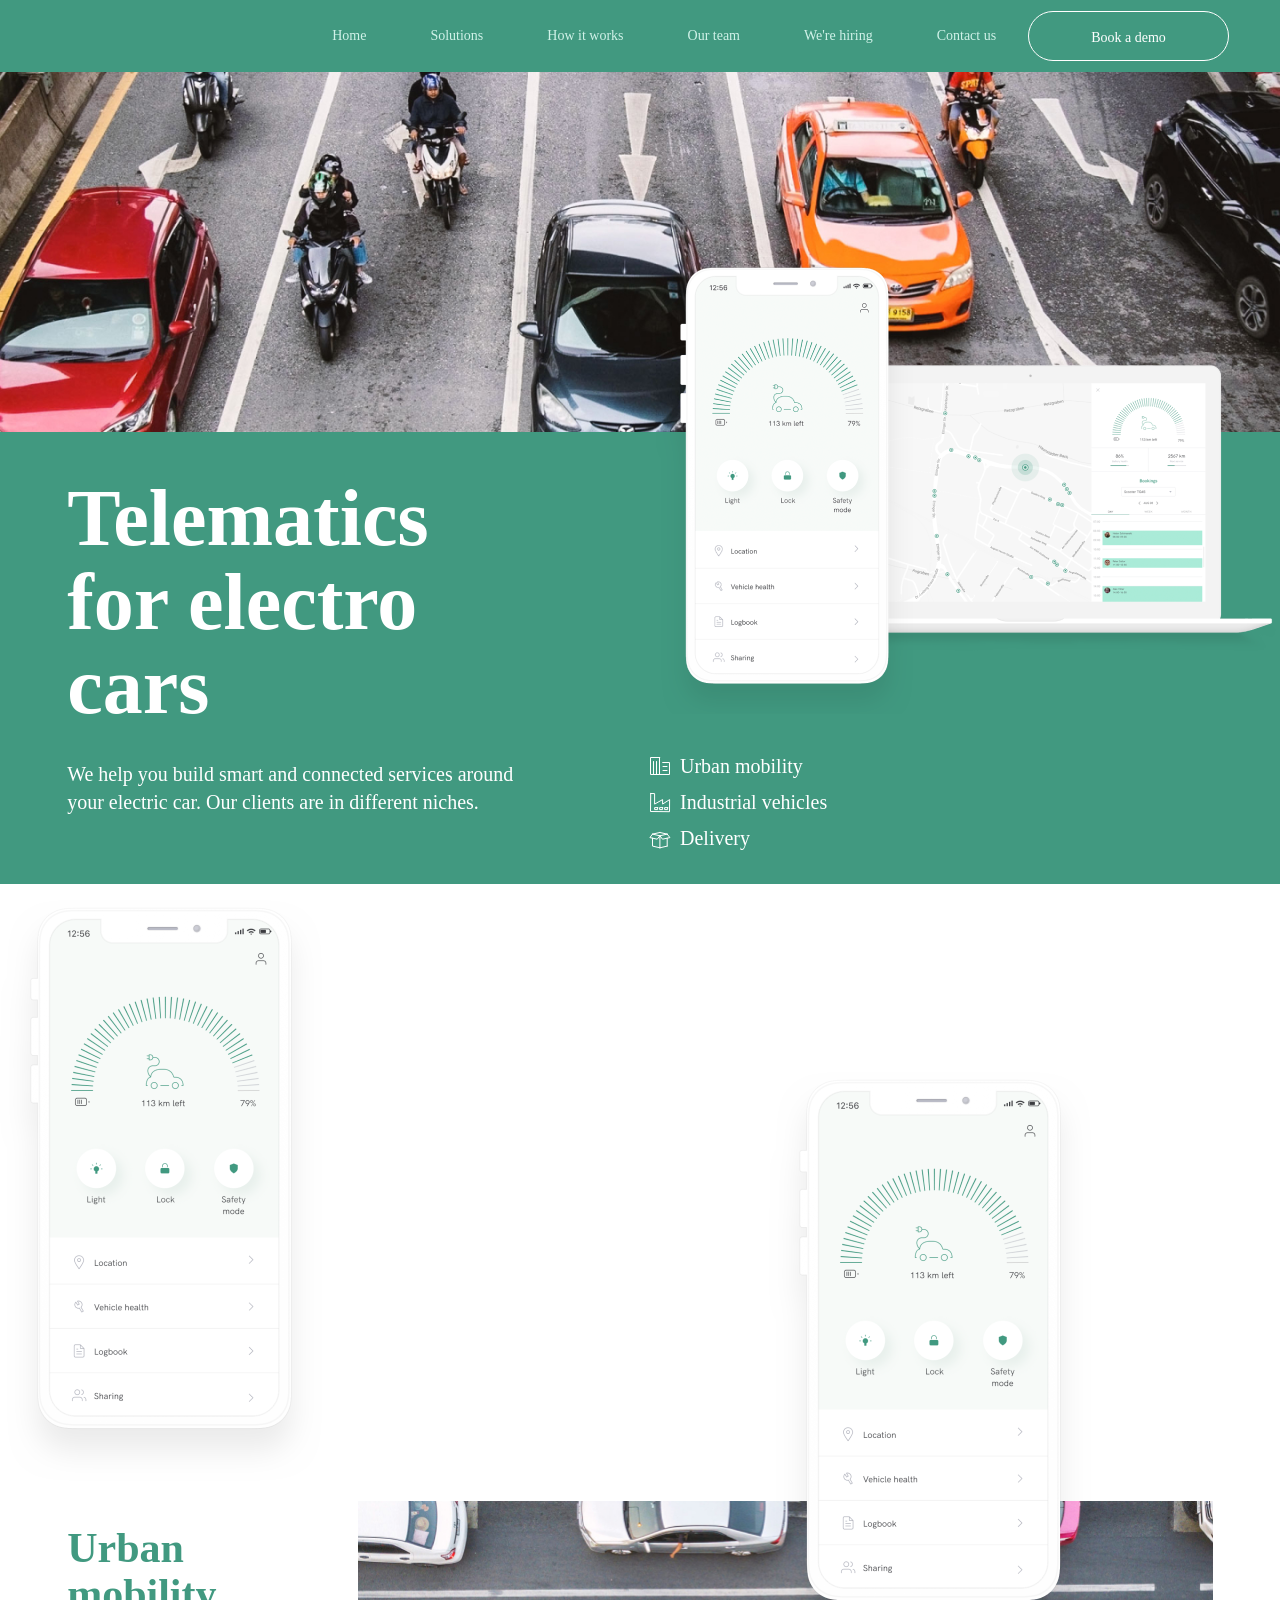
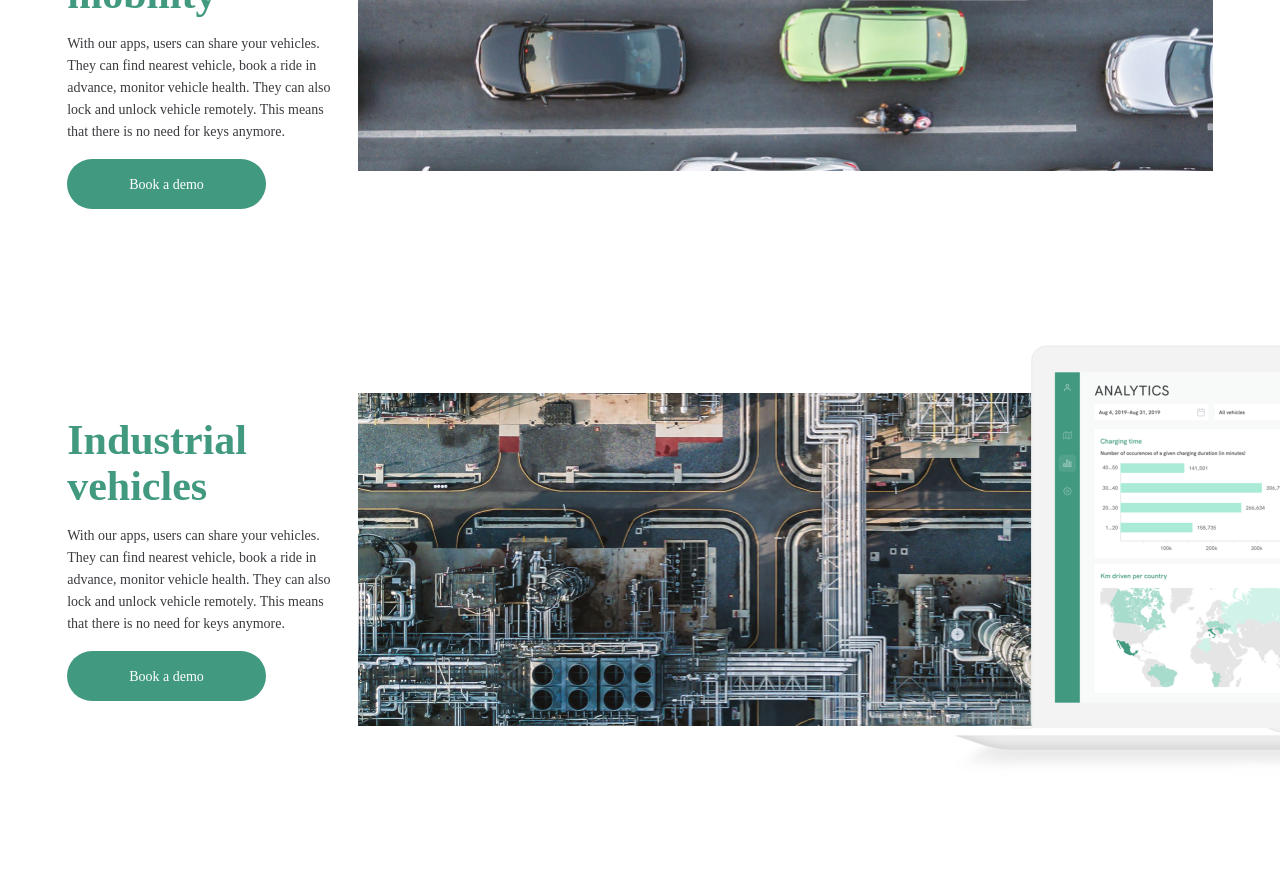
==== commit fde5d50d: "1" ====
--- a/index.html
+++ b/index.html
@@ -3,8 +3,20 @@
 <head>
 	<title>TT</title>
 	<link rel="stylesheet" type="text/css" href="css/styles.css">
+	<meta name="viewport" content="width=device-width,initial-scale=1.0">
+
 </head>
 <body>
+	<div class="topnav">
+	  <a class="active" href="#home">Home</a>
+	  <a href="#solutions">Solutions</a>
+	  <a href="#how_it_works">How it works</a>
+	  <a href="#our_team">Our team</a>
+	  <a href="#hiring">We're hiring</a>
+	  <a href="#how_it_works">Contact us</a>
+	  <button href="mailto:mail@mail.com">Book a demo</button>
+	</div>
+
 	<main>
 		
 		<div class="first_scroll_devices">
@@ -51,7 +63,6 @@
 		</div>
 
 		<div class="first_scroll_txt">
-
 			<p class="txt_larger">
 				We help you build smart and connected services around your electric car. Our clients are in different niches.
 			</p>
@@ -106,6 +117,11 @@
 						 media/third_scroll_bg@2x.jpg 2x">
 		</div>
 
+		<div class="fourth_scroll_iphone">
+			<img srcset="media/iphone_homescreen.png,
+						 media/iphone_homescreen@2x.png 2x">
+		</div>
+
 
 
 	</main>
--- a/css/styles.css
+++ b/css/styles.css
@@ -144,6 +144,51 @@
     box-sizing: border-box; 
     
 }
+
+.topnav {
+  background-color: #419980;
+  overflow: hidden;
+  height: 8vh;
+  display: flex;
+  justify-content: flex-end;
+  align-items: center;
+
+}
+
+.topnav a{
+    color: #d0f2e8;
+    font-family: 'hkgrotesk-light', 'work sans light';
+    font-size: 14px;
+    line-height: 22px;
+    text-decoration:none;
+    padding-left: 2rem;
+    padding-right: 2rem;
+
+
+}
+
+.topnav a:hover{
+    color: #fff;
+}
+
+.topnav button{
+    background-color: #419980;
+    border: 1px solid #fff;
+    color: #fff;
+    font-family: 'hkgrotesk', 'work sans';
+    padding: 15px 62px;
+    display: inline-block;
+    height: 50px;
+    border-radius: 25px;
+    font-size: 14px;
+    line-height: 22px;
+    margin-right: 4vw;
+}
+
+.topnav button:hover{
+    background-color: #fff;
+    color: #419980;
+    }
 
  .first_scroll_icon_txt article{
     display: flex;
@@ -172,6 +217,7 @@
             border-radius: 25px;
             font-size: 14px;
             line-height: 22px;
+            ;
 }
 
 
@@ -185,7 +231,7 @@
 
 main{
     display: grid;
-    grid-row-gap: 1rem;
+    grid-gap: 1rem;
 }
 
 .first_scroll_title h1{
@@ -265,6 +311,7 @@
 
 @media (min-width: 40em)
 {
+    
     h1{
     	font-family: 'hkgrotesk-semibold', 'work sans semibold';
     	font-size: 80px;
@@ -286,6 +333,10 @@
         grid-template-columns: 4vw repeat(12,1fr) 4vw;
         grid-template-rows: 20vh 20vh repeat (5, auto);
     }
+    
+    .topnav {
+              grid-area: 1 / 1 / 2 / 15;
+        }
 
     .first_scroll_bg_img{
         grid-area: 1 / 1 / 3 / 15;
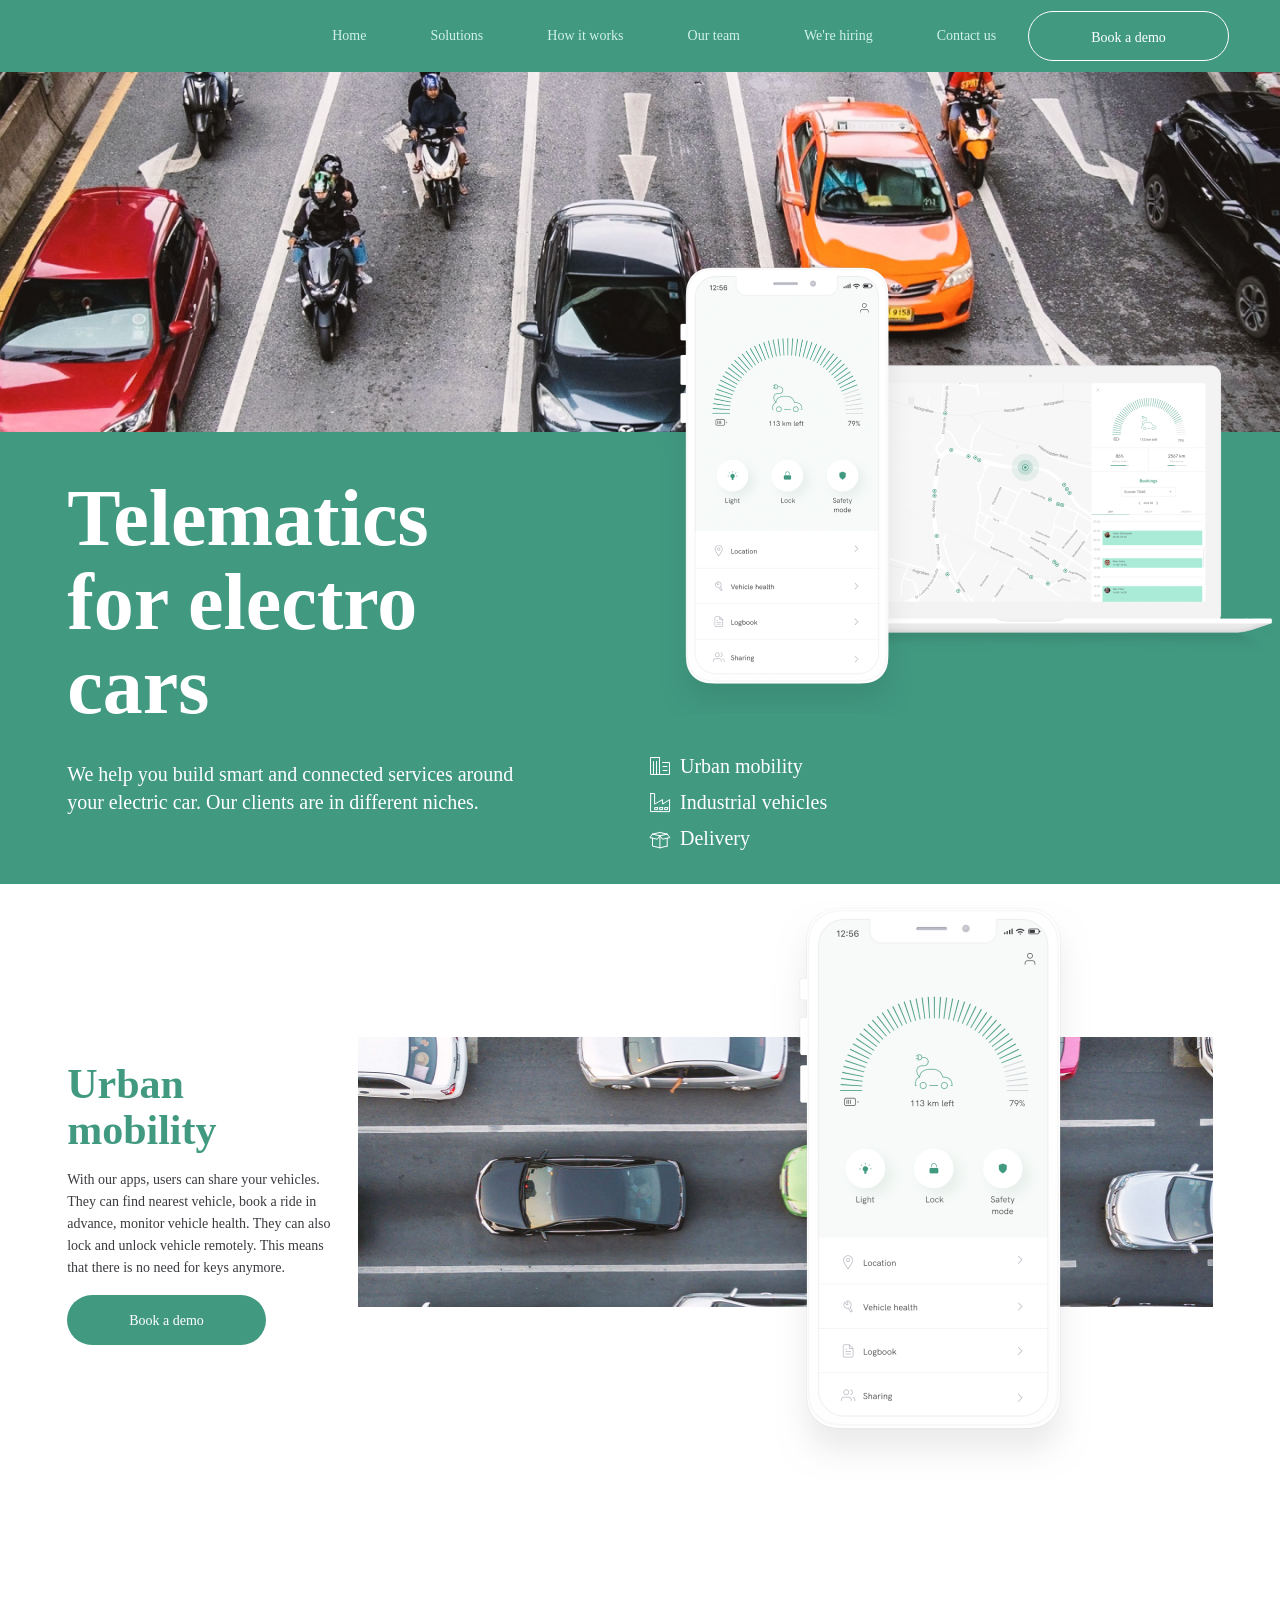
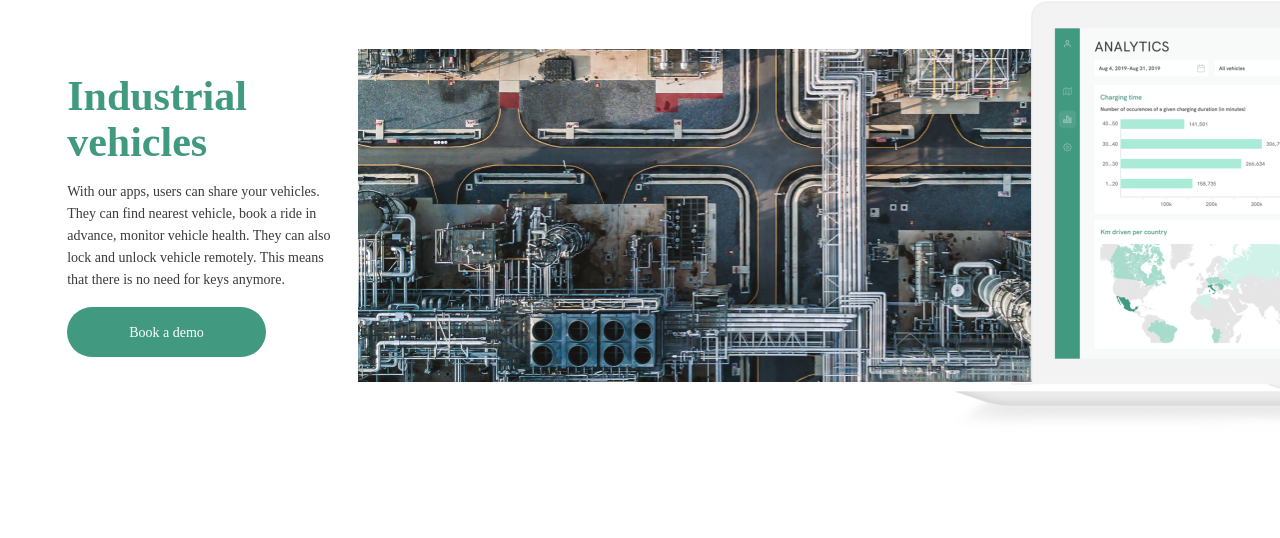
==== commit b78d522d: "1" ====
--- a/index.html
+++ b/index.html
@@ -117,10 +117,10 @@
 						 media/third_scroll_bg@2x.jpg 2x">
 		</div>
 
-		<div class="fourth_scroll_iphone">
+		<!--<div class="fourth_scroll_iphone">
 			<img srcset="media/iphone_homescreen.png,
 						 media/iphone_homescreen@2x.png 2x">
-		</div>
+		</div>-->
 
 
 
--- a/css/styles.css
+++ b/css/styles.css
@@ -145,7 +145,131 @@
     
 }
 
-.topnav {
+
+
+ .first_scroll_icon_txt article{
+    display: flex;
+    align-items: center;
+        
+} 
+
+.first_scroll_bg_img img{
+        object-fit:cover;
+        width:100%;
+}
+
+ .txt{
+        font-family: 'hkgrotesk-light', 'work sans light';
+        font-size: 14px;
+        line-height: 22px;
+        
+ }
+
+ button{
+            font-family: 'hkgrotesk', 'work sans';
+            border: none;
+            padding: 15px 62px;
+            display: inline-block;
+            height: 50px;
+            border-radius: 25px;
+            font-size: 14px;
+            line-height: 22px;
+            ;
+}
+
+
+.first_scroll_devices{
+        z-index: 2;
+}
+
+.first_scroll_devices img{
+        object-fit:contain;
+}
+
+main{
+    display: grid;
+    grid-gap: 1rem;
+}
+
+.first_scroll_title h1{
+        color: #fff;
+}
+
+.first_scroll_txt .txt_larger{
+        color: #fff;
+    }
+
+
+.first_scroll_icon_txt article .txt_larger{
+    color: #fff;
+}
+
+.second_scroll_txt h2, .third_scroll_txt h2{
+        color: #419980;
+}
+
+.second_scroll_txt, .third_scroll_txt .txt{
+    color: #3A3B3F;
+}
+
+.first_scroll_icon_txt article .txt_larger{
+    color: #fff;
+}
+
+.first_scroll_icon_txt article img{
+    display:block;
+    object-fit: contain;
+}
+
+.first_scroll_bg{
+    background: #419980;
+    z-index: -1;
+}
+
+.second_scroll_photo img, .third_scroll_photo img{
+    width:100%;
+    object-fit:cover;
+}
+
+.second_scroll_iphone{
+    display:flex;
+    justify-content:center;
+    align-items:center;
+    z-index:2;
+}
+
+.second_scroll_txt button, .third_scroll_txt button {
+    background-color: #419980;
+    color:#fff;
+}
+
+.second_scroll_txt button:hover, .third_scroll_txt button:hover {
+    background-color: #fff;
+    border: 1px solid #419980;
+    color: #419980;
+}
+
+.txt_larger{
+        font-family: 'hkgrotesk', 'work sans';
+        font-size: 20px;
+        line-height: 28px;
+     }
+
+.third_scroll_laptop img{
+        object-fit: contain;
+        z-index: 2;
+    } 
+
+.third_scroll_txt{
+        display: flex;
+        flex-direction: column;
+
+}    
+
+@media (min-width: 40em)
+{
+
+    .topnav {
   background-color: #419980;
   overflow: hidden;
   height: 8vh;
@@ -189,128 +313,6 @@
     background-color: #fff;
     color: #419980;
     }
-
- .first_scroll_icon_txt article{
-    display: flex;
-    align-items: center;
-        
-} 
-
-.first_scroll_bg_img img{
-        object-fit:cover;
-        width:100%;
-}
-
- .txt{
-        font-family: 'hkgrotesk-light', 'work sans light';
-        font-size: 14px;
-        line-height: 22px;
-        
- }
-
- button{
-            font-family: 'hkgrotesk', 'work sans';
-            border: none;
-            padding: 15px 62px;
-            display: inline-block;
-            height: 50px;
-            border-radius: 25px;
-            font-size: 14px;
-            line-height: 22px;
-            ;
-}
-
-
-.first_scroll_devices{
-        z-index: 2;
-}
-
-.first_scroll_devices img{
-        object-fit:contain;
-}
-
-main{
-    display: grid;
-    grid-gap: 1rem;
-}
-
-.first_scroll_title h1{
-        color: #fff;
-}
-
-.first_scroll_txt .txt_larger{
-        color: #fff;
-    }
-
-
-.first_scroll_icon_txt article .txt_larger{
-    color: #fff;
-}
-
-.second_scroll_txt h2, .third_scroll_txt h2{
-        color: #419980;
-}
-
-.second_scroll_txt, .third_scroll_txt .txt{
-    color: #3A3B3F;
-}
-
-.first_scroll_icon_txt article .txt_larger{
-    color: #fff;
-}
-
-.first_scroll_icon_txt article img{
-    display:block;
-    object-fit: contain;
-}
-
-.first_scroll_bg{
-    background: #419980;
-    z-index: -1;
-}
-
-.second_scroll_photo img, .third_scroll_photo img{
-    width:100%;
-    object-fit:cover;
-}
-
-.second_scroll_iphone{
-    display:flex;
-    justify-content:center;
-    align-items:center;
-    z-index:2;
-}
-
-.second_scroll_txt button, .third_scroll_txt button {
-    background-color: #419980;
-    color:#fff;
-}
-
-.second_scroll_txt button:hover, .third_scroll_txt button:hover {
-    background-color: #fff;
-    border: 1px solid #419980;
-    color: #419980;
-}
-
-.txt_larger{
-        font-family: 'hkgrotesk', 'work sans';
-        font-size: 20px;
-        line-height: 28px;
-     }
-
-.third_scroll_laptop img{
-        object-fit: contain;
-        z-index: 2;
-    } 
-
-.third_scroll_txt{
-        display: flex;
-        flex-direction: column;
-
-}    
-
-@media (min-width: 40em)
-{
     
     h1{
     	font-family: 'hkgrotesk-semibold', 'work sans semibold';
@@ -432,6 +434,10 @@
 
 @media (max-width: 40em)
 {
+    .topnav {
+        display: none;
+    }
+
     h1{
         font-family: 'hkgrotesk-medium', 'work sans medium';
         font-size: 60px;
@@ -466,7 +472,7 @@
     }
 
     .first_scroll_bg_img{
-        grid-area: 1 / 1 / 8 / 4;
+        grid-area: 1 / 1 / 3 / 4;
     }
 
     .first_scroll_bg_img img{
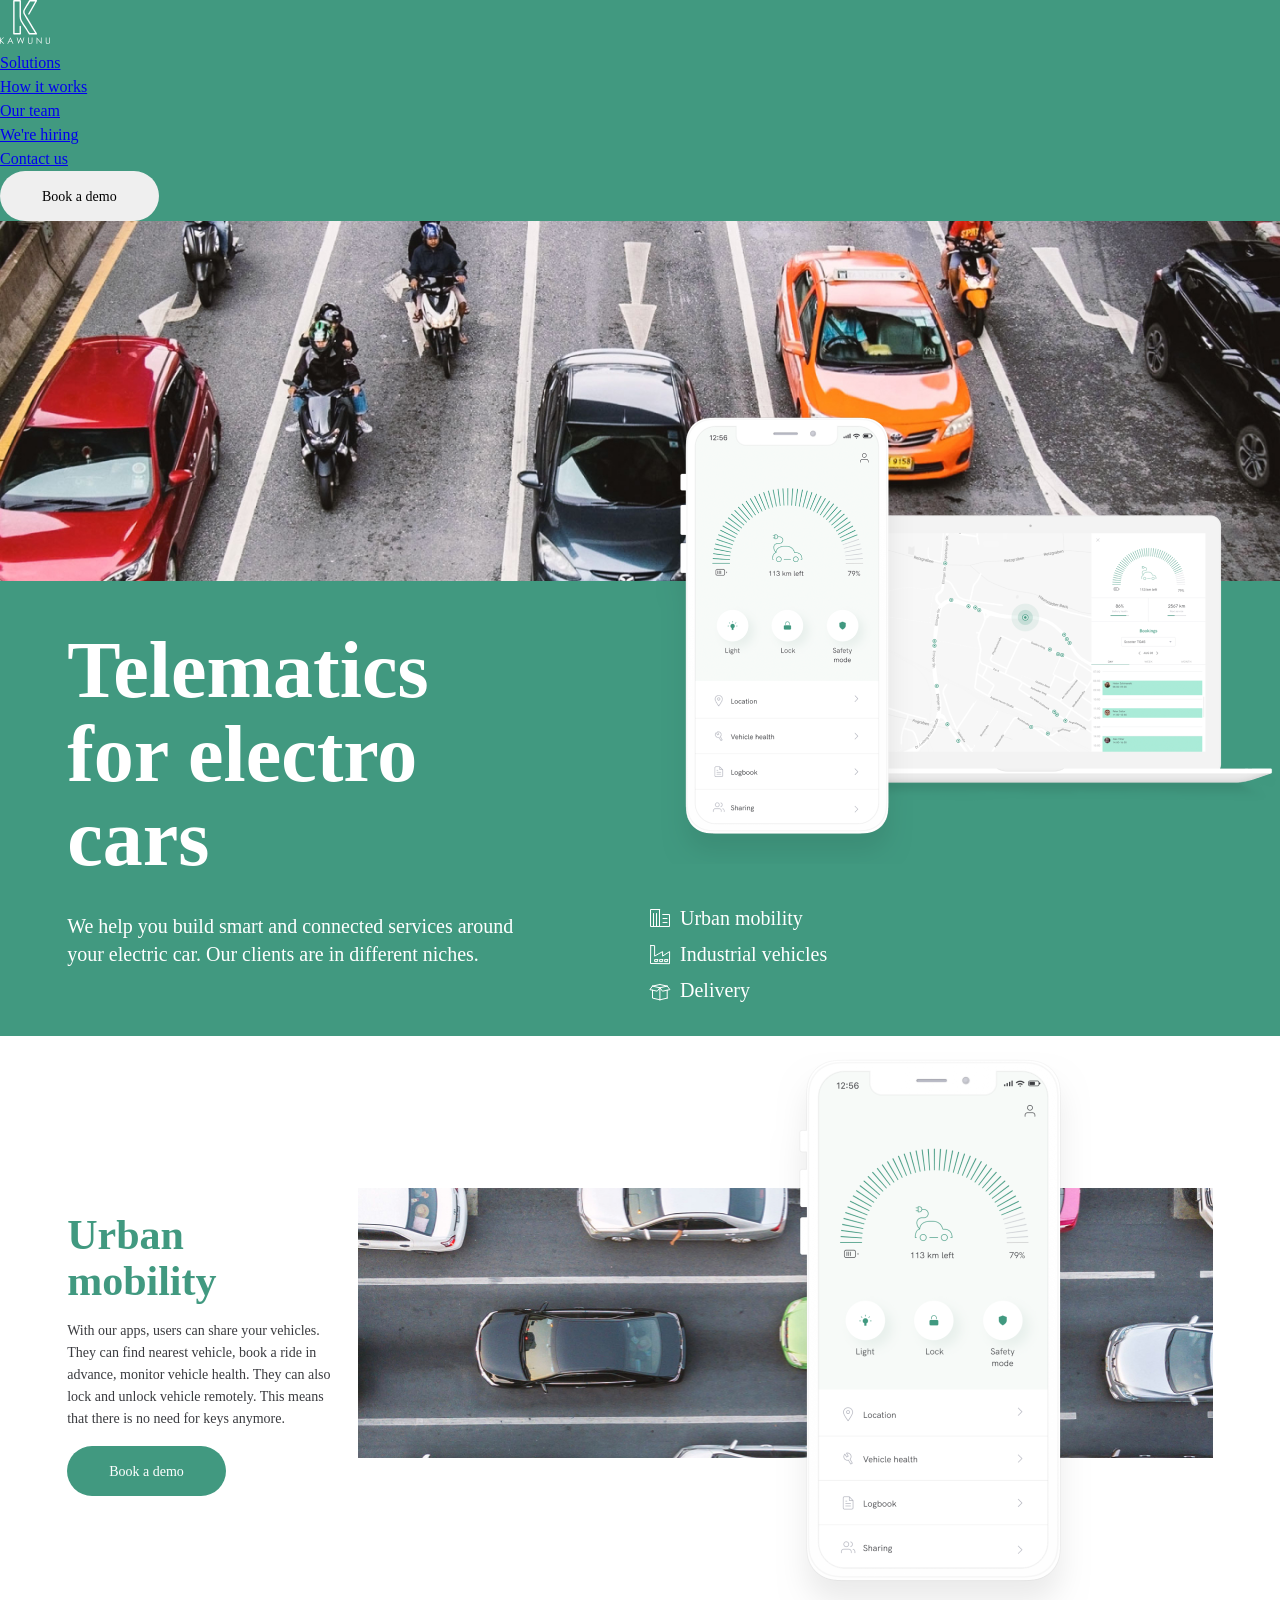
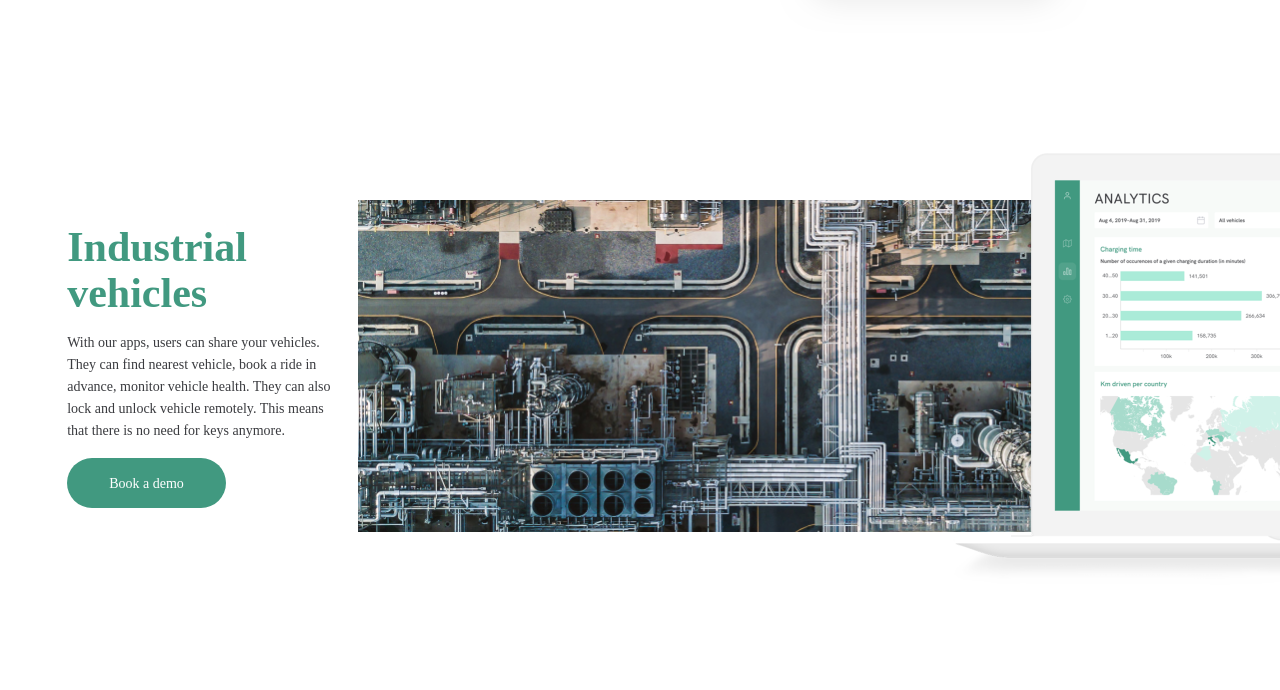
==== commit 5428a48b: "1" ====
--- a/index.html
+++ b/index.html
@@ -8,13 +8,35 @@
 </head>
 <body>
 	<div class="topnav">
-	  <a class="active" href="#home">Home</a>
-	  <a href="#solutions">Solutions</a>
-	  <a href="#how_it_works">How it works</a>
-	  <a href="#our_team">Our team</a>
-	  <a href="#hiring">We're hiring</a>
-	  <a href="#how_it_works">Contact us</a>
-	  <button href="mailto:mail@mail.com">Book a demo</button>
+		<ul>
+			<li>
+				<a href="#home"><img src="media/logo.svg" width=50px></a>
+			</li>
+
+			<li>
+	  			<a href="#solutions">Solutions</a>
+	  		</li>
+
+	  		<li>
+	  			<a href="#how_it_works">How it works</a>
+	  		</li>
+
+	  		<li>
+	  			<a href="#our_team">Our team</a>
+	  		</li>
+
+	  		<li>
+	  			<a href="#hiring">We're hiring</a>
+	  		</li>
+
+	  		<li>
+	  			<a href="#how_it_works">Contact us</a>
+	  		</li>
+
+	  		<li>
+	  			<button href="mailto:mail@mail.com">Book a demo</button>
+	  		</li>
+	  	</ul>
 	</div>
 
 	<main>
@@ -87,7 +109,7 @@
 			<a href="mailto:mail@mail.com"> <button>Book a demo</button> </a>
 		</div>
 
-		<div class="second_scroll_iphone">
+		<div id="#solutions" class="second_scroll_iphone">
 			<img srcset="media/iphone_homescreen.png,
 						 media/iphone_homescreen@2x.png 2x">
 		</div>
--- a/css/styles.css
+++ b/css/styles.css
@@ -143,6 +143,66 @@
     margin:0;
     box-sizing: border-box; 
     
+}
+
+body{
+    font-family: 'hkgrotesk', 'work sans';
+    font-size: 16px;
+    line-height: 24px;
+}
+
+
+    /*.topnav {
+      background-color: #419980;
+      overflow: hidden;
+      height: 8vh;
+      display: flex;
+      justify-content: flex-end;
+      align-items: center;
+
+    }
+
+.topnav a{
+    color: #d0f2e8;
+    font-family: 'hkgrotesk-light', 'work sans light';
+    font-size: 14px;
+    line-height: 22px;
+    text-decoration:none;
+    padding-left: 1rem;
+    padding-right: 1rem;
+
+
+}
+
+.topnav a:hover{
+    color: #fff;
+}
+
+.topnav button{
+    background-color: #419980;
+    border: 1px solid #fff;
+    color: #fff;
+    font-family: 'hkgrotesk', 'work sans';
+    
+    font-size: 14px;
+    line-height: 22px;
+    margin-right: 4vw;
+}
+
+.topnav button:hover{
+    background-color: #fff;
+    color: #419980;
+    }*/
+
+    
+
+
+ul{
+    list-style-type: none;
+    margin:0;
+    padding:0;
+    background-color:#419980;
+    display:block;
 }
 
 
@@ -168,13 +228,13 @@
  button{
             font-family: 'hkgrotesk', 'work sans';
             border: none;
-            padding: 15px 62px;
+            padding: 15px 42px;
             display: inline-block;
             height: 50px;
             border-radius: 25px;
             font-size: 14px;
             line-height: 22px;
-            ;
+            
 }
 
 
@@ -269,51 +329,6 @@
 @media (min-width: 40em)
 {
 
-    .topnav {
-  background-color: #419980;
-  overflow: hidden;
-  height: 8vh;
-  display: flex;
-  justify-content: flex-end;
-  align-items: center;
-
-}
-
-.topnav a{
-    color: #d0f2e8;
-    font-family: 'hkgrotesk-light', 'work sans light';
-    font-size: 14px;
-    line-height: 22px;
-    text-decoration:none;
-    padding-left: 2rem;
-    padding-right: 2rem;
-
-
-}
-
-.topnav a:hover{
-    color: #fff;
-}
-
-.topnav button{
-    background-color: #419980;
-    border: 1px solid #fff;
-    color: #fff;
-    font-family: 'hkgrotesk', 'work sans';
-    padding: 15px 62px;
-    display: inline-block;
-    height: 50px;
-    border-radius: 25px;
-    font-size: 14px;
-    line-height: 22px;
-    margin-right: 4vw;
-}
-
-.topnav button:hover{
-    background-color: #fff;
-    color: #419980;
-    }
-    
     h1{
     	font-family: 'hkgrotesk-semibold', 'work sans semibold';
     	font-size: 80px;
